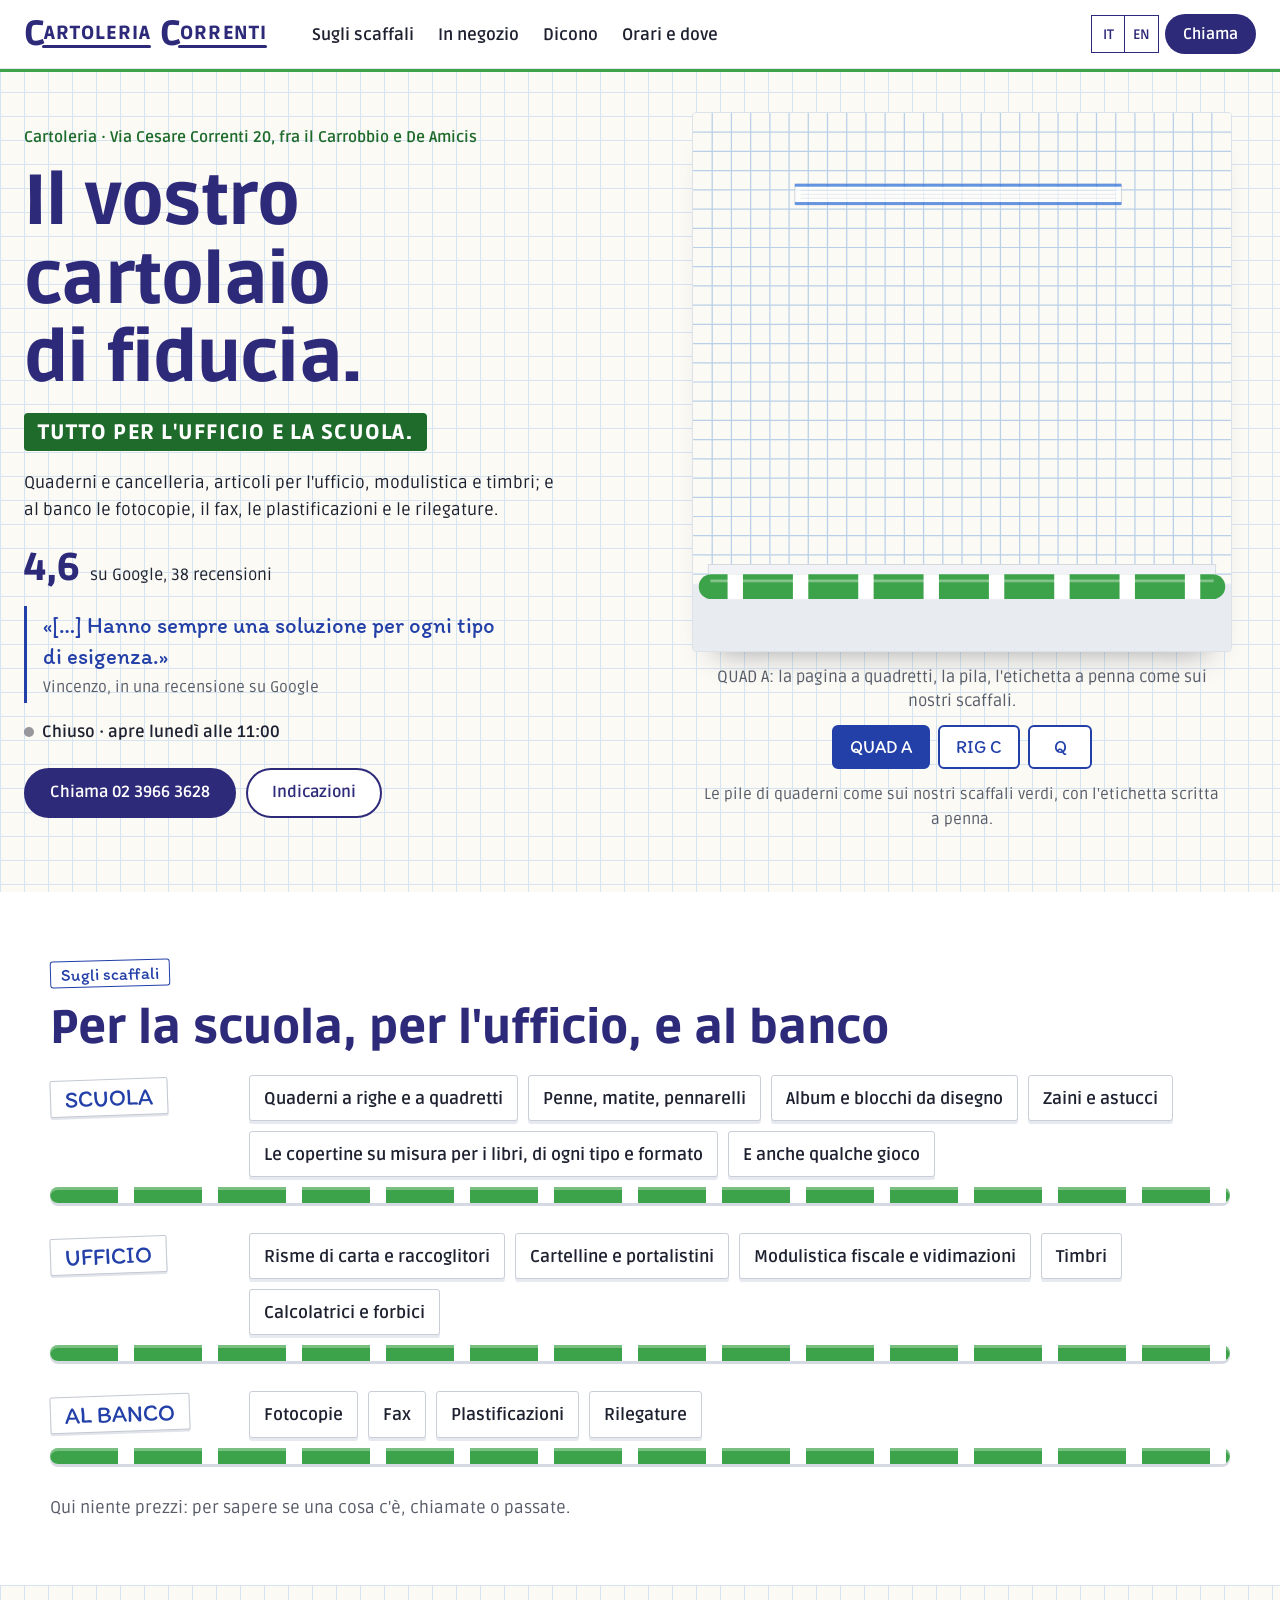
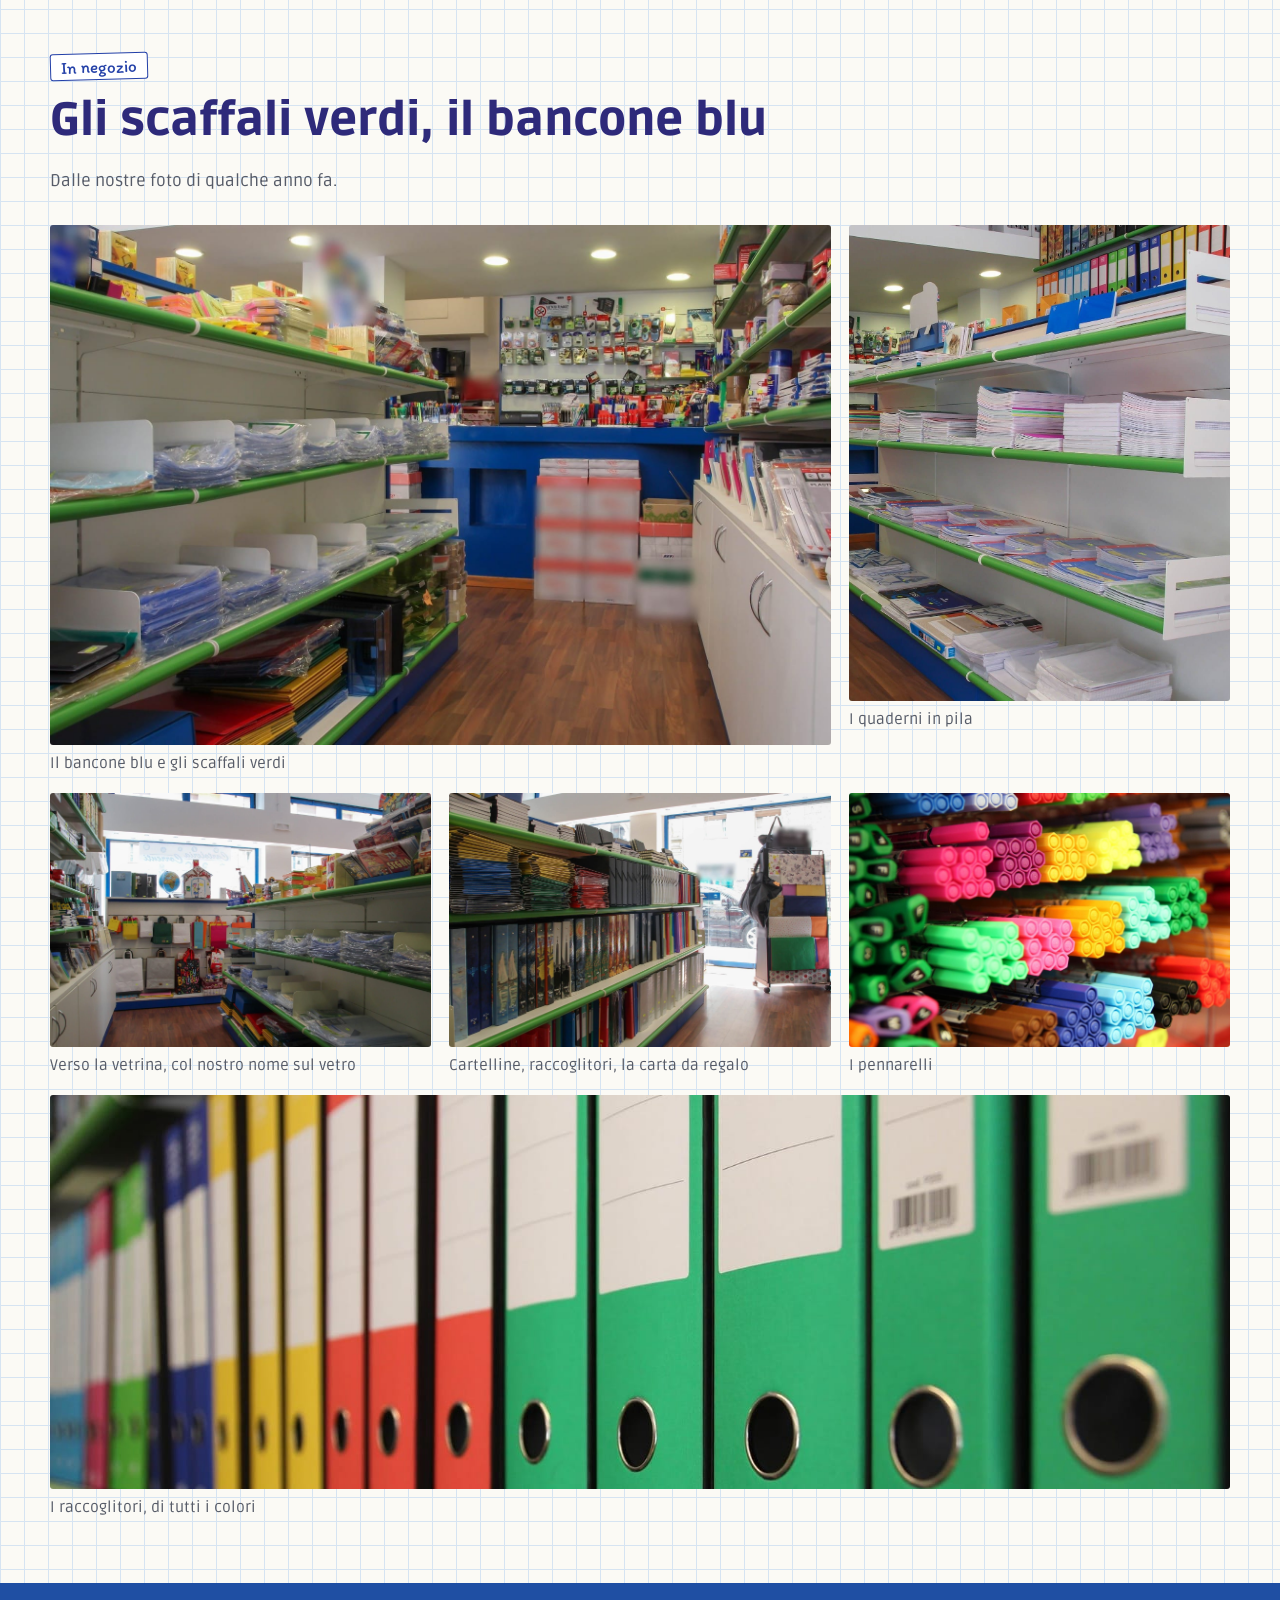
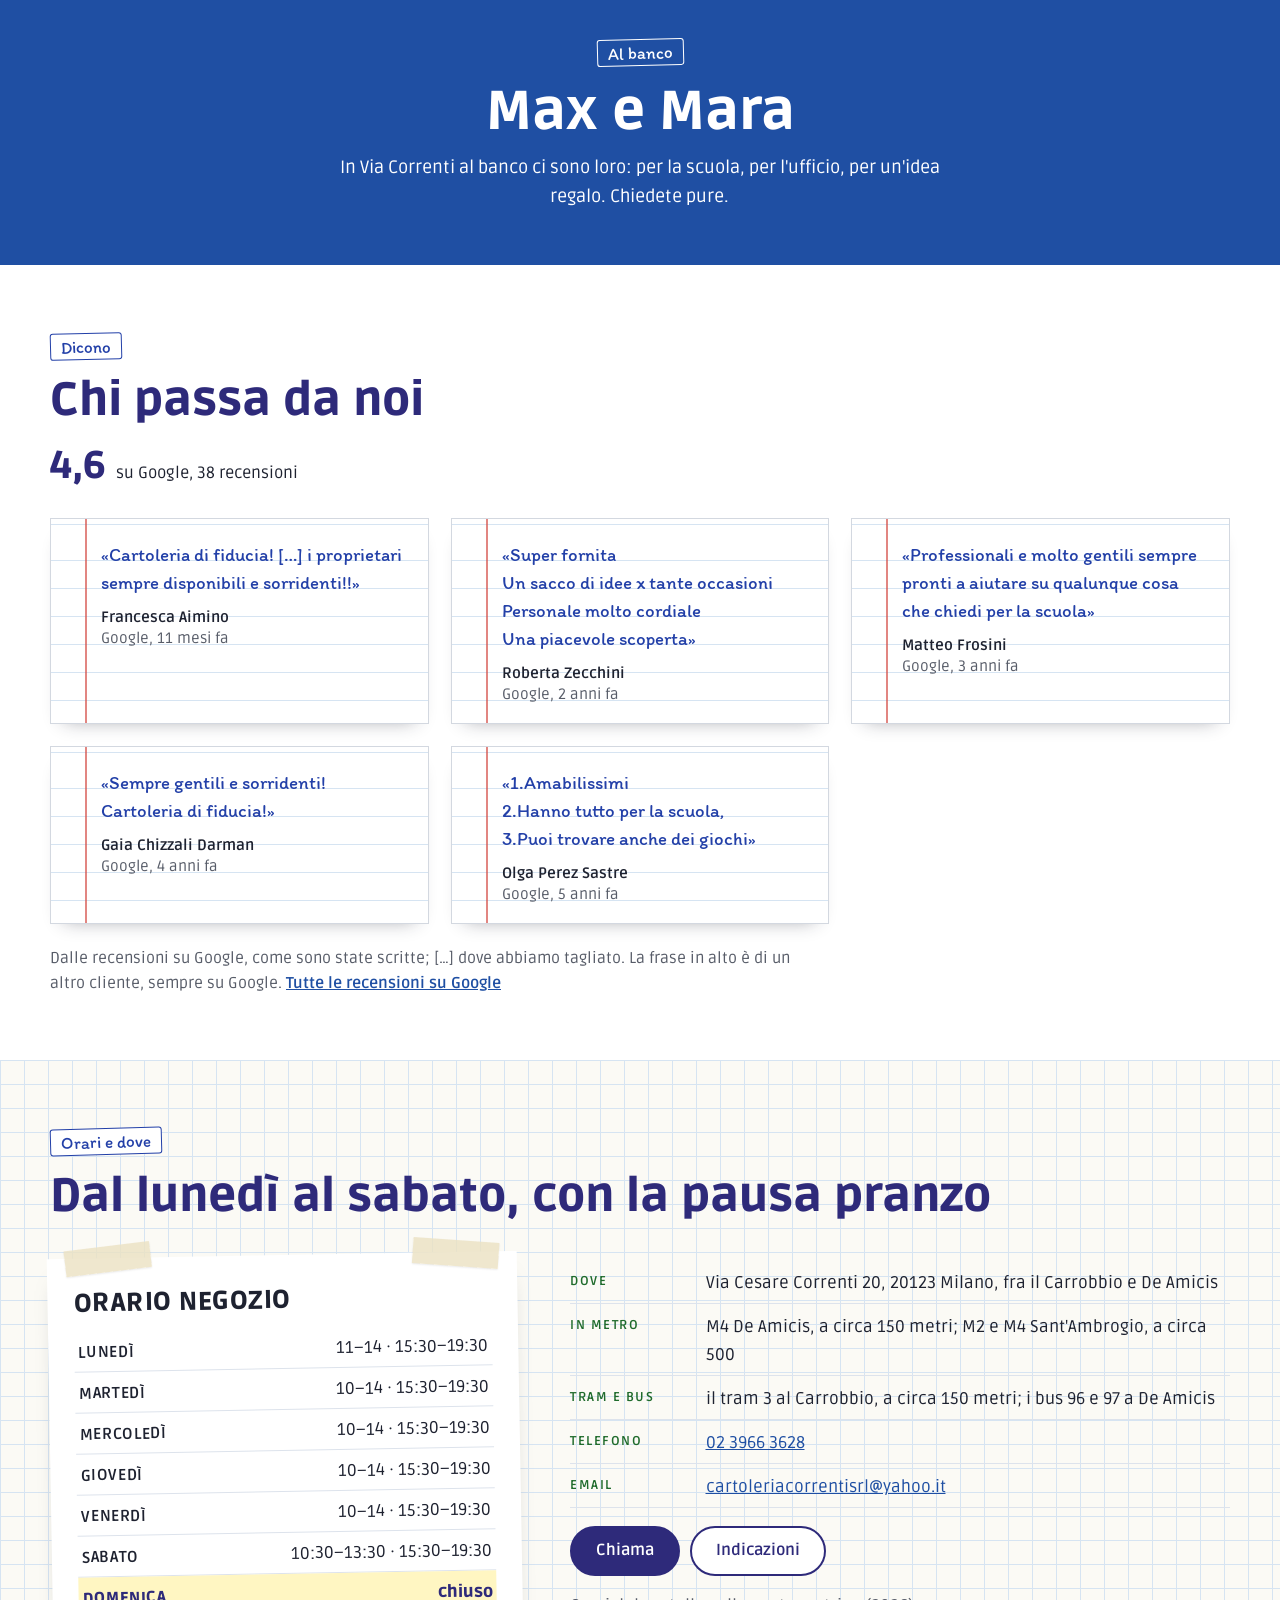
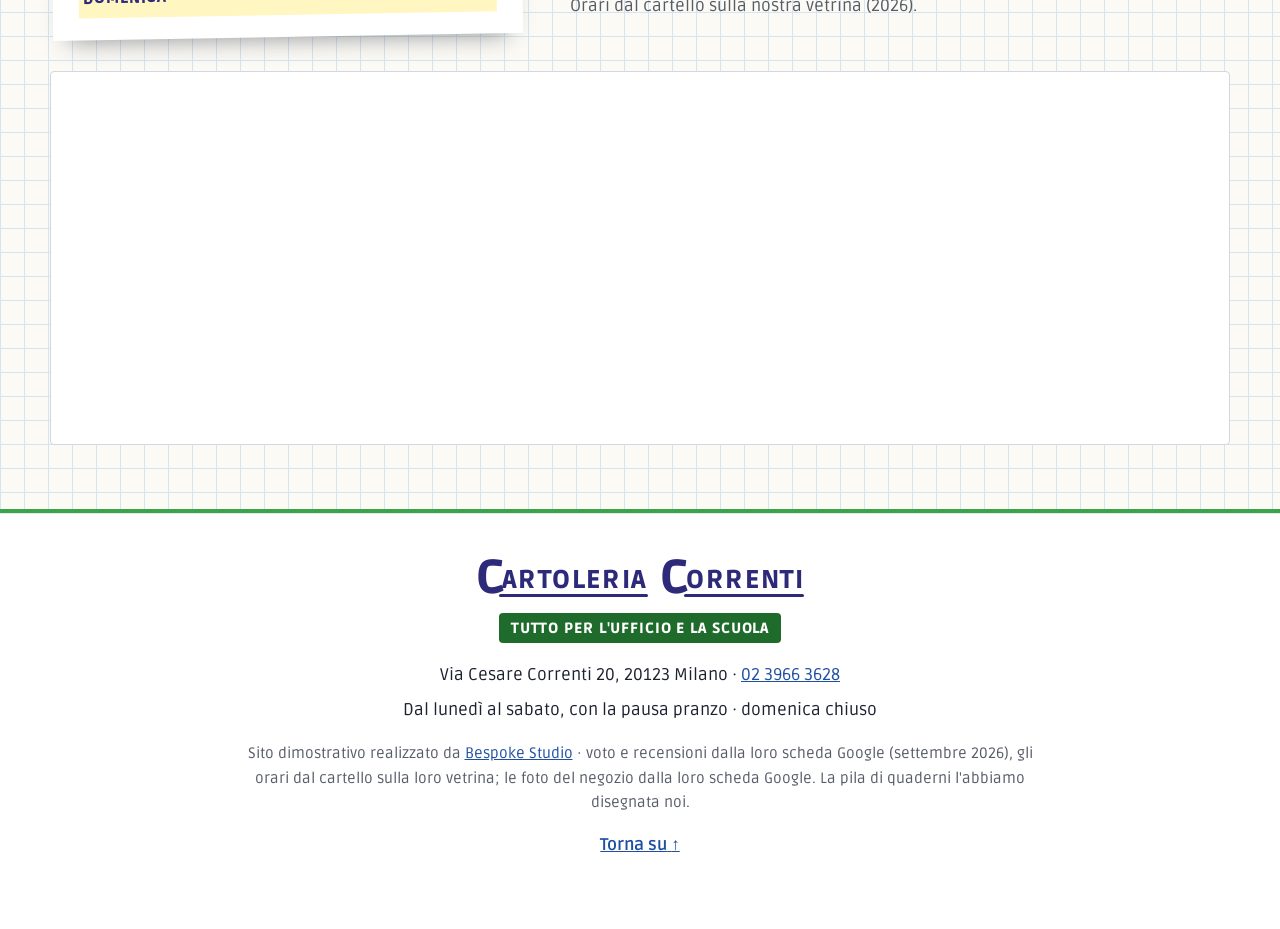
==== index.html @ ab081fc8 "Cartoleria Correnti, Via Cesare Correnti 20 — la pila dei quaderni «Il vostro cartolaio di fiducia»," ====
<!DOCTYPE html>
<html lang="it" class="no-js">
<head>
<meta charset="utf-8">
<meta name="viewport" content="width=device-width, initial-scale=1">
<script>(function(){var r=document.documentElement;r.classList.remove('no-js');
/* la firma: finché main.js non parte c'è la pagina bianca sullo scaffale; se il codice non arriva, dopo 2,5 s la pila fatta */
try{if(!matchMedia('(prefers-reduced-motion: reduce)').matches){r.classList.add('firma-attesa');window.__attesaPila=setTimeout(function(){r.classList.remove('firma-attesa')},2500)}}catch(e){}})()</script>
<title>Cartoleria Correnti — Tutto per l'ufficio e la scuola, Via Cesare Correnti 20, Milano</title>
<meta name="description" content="Cartoleria Correnti in Via Cesare Correnti 20 a Milano, fra il Carrobbio e De Amicis: quaderni, penne e pennarelli, zaini, articoli per ufficio, modulistica fiscale, timbri, fotocopie, fax, plastificazioni e rilegature. Google 4,6 su 38. Tel. 02 3966 3628.">
<link rel="canonical" href="https://rotenzark.github.io/cartoleria-correnti/">
<meta property="og:type" content="website">
<meta property="og:title" content="Cartoleria Correnti — Il vostro cartolaio di fiducia.">
<meta property="og:description" content="Tutto per l'ufficio e la scuola, in Via Cesare Correnti 20: quaderni, cancelleria, timbri, fotocopie, plastificazioni e rilegature.">
<meta property="og:image" content="https://rotenzark.github.io/cartoleria-correnti/img/og.jpg">
<meta property="og:url" content="https://rotenzark.github.io/cartoleria-correnti/">
<meta property="og:locale" content="it_IT">
<meta name="twitter:card" content="summary_large_image">
<meta name="theme-color" content="#FFFFFF">
<link rel="icon" href="img/favicon.svg" type="image/svg+xml">
<link rel="icon" href="img/favicon-32.png" sizes="32x32" type="image/png">
<link rel="apple-touch-icon" href="img/apple-touch-icon.png">
<link rel="preconnect" href="https://fonts.googleapis.com">
<link rel="preconnect" href="https://fonts.gstatic.com" crossorigin>
<link href="https://fonts.googleapis.com/css2?family=Itim&amp;family=Ruda:wght@400;700;900&amp;display=swap" rel="stylesheet">
<link rel="stylesheet" href="css/styles.css?v=1">
<script src="https://cdn.jsdelivr.net/npm/gsap@3.12.5/dist/gsap.min.js" defer></script>
<script src="https://cdn.jsdelivr.net/npm/gsap@3.12.5/dist/ScrollTrigger.min.js" defer></script>
<script src="js/main.js?v=1" defer></script>
<script type="application/ld+json">
{"@context":"https://schema.org","@type":"Store","name":"Cartoleria Correnti","description":"Tutto per l'ufficio e la scuola: quaderni, cancelleria, articoli per ufficio, modulistica fiscale, vidimazioni, timbri, fax, fotocopie, plastificazioni e rilegature.","url":"https://rotenzark.github.io/cartoleria-correnti/","image":"https://rotenzark.github.io/cartoleria-correnti/img/og.jpg","telephone":"+39 02 3966 3628","email":"cartoleriacorrentisrl@yahoo.it","address":{"@type":"PostalAddress","streetAddress":"Via Cesare Correnti 20","postalCode":"20123","addressLocality":"Milano","addressRegion":"MI","addressCountry":"IT"},"geo":{"@type":"GeoCoordinates","latitude":45.4595655,"longitude":9.1792233},"openingHoursSpecification":[{"@type":"OpeningHoursSpecification","dayOfWeek":["Monday"],"opens":"11:00","closes":"14:00"},{"@type":"OpeningHoursSpecification","dayOfWeek":["Tuesday","Wednesday","Thursday","Friday"],"opens":"10:00","closes":"14:00"},{"@type":"OpeningHoursSpecification","dayOfWeek":["Monday","Tuesday","Wednesday","Thursday","Friday","Saturday"],"opens":"15:30","closes":"19:30"},{"@type":"OpeningHoursSpecification","dayOfWeek":["Saturday"],"opens":"10:30","closes":"13:30"}],"aggregateRating":{"@type":"AggregateRating","ratingValue":"4.6","reviewCount":"38","bestRating":"5"}}
</script>
</head>
<body>

<a class="salta" href="#contenuto" data-i18n="m.salta">Vai al contenuto</a>

<header class="testata" id="testata">
  <div class="testata__dentro">
    <a class="marchio" href="#inizio" aria-label="Cartoleria Correnti: torna all'inizio" data-i18n-aria="m.top">
      <span class="insegna" aria-hidden="true"><span class="insegna__parola"><span class="insegna__c">C</span><span class="insegna__resto">artoleria</span></span><span class="insegna__parola"><span class="insegna__c">C</span><span class="insegna__resto">orrenti</span></span></span>
    </a>
    <nav id="mainNav" class="voci" aria-label="Le sezioni" data-i18n-aria="m.nav">
      <a href="#scaffali" data-i18n="n.scaffali">Sugli scaffali</a>
      <a href="#negozio" data-i18n="n.negozio">In negozio</a>
      <a href="#dicono" data-i18n="n.dicono">Dicono</a>
      <a href="#orari" data-i18n="n.orari">Orari e dove</a>
    </nav>
    <div class="testata__azioni">
      <div class="lingue" role="group" aria-label="Lingua" data-i18n-aria="m.lingua">
        <button type="button" data-lang="it" aria-pressed="true">IT</button>
        <button type="button" data-lang="en" aria-pressed="false">EN</button>
      </div>
      <a class="chiama" href="tel:+390239663628"><span data-i18n="t.chiama">Chiama</span></a>
      <button id="burger" class="burger" type="button" aria-expanded="false" aria-controls="menuMobile" aria-label="Apri il menu" data-i18n-aria="m.menu"><span></span><span></span><span></span></button>
    </div>
  </div>
</header>

<nav id="menuMobile" class="menu-mobile" hidden aria-label="Le sezioni" data-i18n-aria="m.nav">
  <a href="#scaffali" data-i18n="n.scaffali">Sugli scaffali</a>
  <a href="#negozio" data-i18n="n.negozio">In negozio</a>
  <a href="#dicono" data-i18n="n.dicono">Dicono</a>
  <a href="#orari" data-i18n="n.orari">Orari e dove</a>
  <a class="menu-mobile__tel" href="tel:+390239663628"><span data-i18n="t.chiama">Chiama</span> <span class="intero">02 3966 3628</span></a>
</nav>

<main id="contenuto">

  <!-- ══════ L'APERTURA: su carta a quadretti; la firma sullo scaffale ══════ -->
  <section id="inizio" class="apertura" aria-labelledby="titolo">
    <div class="apertura__testo">
      <p class="apertura__sopra" data-i18n="h.sopra">Cartoleria · Via Cesare Correnti 20, fra il Carrobbio e De Amicis</p>
      <h1 id="titolo" class="titolo" data-i18n="h.titolo">Il vostro cartolaio di fiducia.</h1>
      <p class="apertura__bandiera" data-i18n="h.bandiera">Tutto per l'ufficio e la scuola.</p>
      <p class="apertura__frase" data-i18n="h.testo">Quaderni e cancelleria, articoli per l'ufficio, modulistica e timbri; e al banco le fotocopie, il fax, le plastificazioni e le rilegature.</p>
      <p class="voto"><b class="voto__n">4,6</b> <span class="voto__su" data-i18n="h.google">su Google, 38 recensioni</span></p>
      <blockquote class="citazione">
        <p>«[…] Hanno sempre una soluzione per ogni tipo di esigenza.»</p>
        <footer data-i18n="h.chi">Vincenzo, in una recensione su Google</footer>
      </blockquote>
      <p class="stato" id="orarioStato">Dal lunedì al sabato, con la pausa pranzo</p>
      <div class="apertura__azioni">
        <a class="bottone bottone--pieno" href="tel:+390239663628"><span data-i18n="t.chiama">Chiama</span>&nbsp;<span class="intero">02 3966 3628</span></a>
        <a class="bottone bottone--vuoto" href="https://www.google.com/maps/dir/?api=1&amp;destination=Cartoleria+Correnti%2C+Via+Cesare+Correnti+20%2C+20123+Milano" target="_blank" rel="noopener" data-i18n="t.indicazioni">Indicazioni</a>
      </div>
    </div>
    <div class="apertura__firma">
      <figure class="pila-fig" id="pila-firma" data-modo="0" data-firma="fatta">
        <!--PILA--><svg class="pila__svg" id="pilaSvg" viewBox="0 0 560 560" role="img" aria-labelledby="pilaTitolo pilaDesc">
        <title id="pilaTitolo" data-i18n="p.titolo">La pila dei quaderni</title>
        <desc id="pilaDesc" data-i18n="p.desc">Come sui nostri scaffali: la pagina si riga linea per linea; i quaderni cadono uno sull'altro sullo scaffale verde a strisce bianche; la penna blu scrive l'etichetta sulla pila e mette la spunta. Tre etichette: QUAD A a quadretti, RIG C a righe col margine rosso, Q a quadretti grandi.</desc>
        <rect class="fondo" width="560" height="560"/>
        <g class="servito" transform="translate(0 0)">
          <g class="modo modo--quad" data-m="0"><g class="rigatura"><path class="riga" data-m="0" data-i="0" pathLength="1" d="M0 20 L560 20" stroke-dasharray="1 2" stroke-dashoffset="0"/><path class="riga" data-m="0" data-i="1" pathLength="1" d="M0 40 L560 40" stroke-dasharray="1 2" stroke-dashoffset="0"/><path class="riga" data-m="0" data-i="2" pathLength="1" d="M0 60 L560 60" stroke-dasharray="1 2" stroke-dashoffset="0"/><path class="riga" data-m="0" data-i="3" pathLength="1" d="M0 80 L560 80" stroke-dasharray="1 2" stroke-dashoffset="0"/><path class="riga" data-m="0" data-i="4" pathLength="1" d="M0 100 L560 100" stroke-dasharray="1 2" stroke-dashoffset="0"/><path class="riga" data-m="0" data-i="5" pathLength="1" d="M0 120 L560 120" stroke-dasharray="1 2" stroke-dashoffset="0"/><path class="riga" data-m="0" data-i="6" pathLength="1" d="M0 140 L560 140" stroke-dasharray="1 2" stroke-dashoffset="0"/><path class="riga" data-m="0" data-i="7" pathLength="1" d="M0 160 L560 160" stroke-dasharray="1 2" stroke-dashoffset="0"/><path class="riga" data-m="0" data-i="8" pathLength="1" d="M0 180 L560 180" stroke-dasharray="1 2" stroke-dashoffset="0"/><path class="riga" data-m="0" data-i="9" pathLength="1" d="M0 200 L560 200" stroke-dasharray="1 2" stroke-dashoffset="0"/><path class="riga" data-m="0" data-i="10" pathLength="1" d="M0 220 L560 220" stroke-dasharray="1 2" stroke-dashoffset="0"/><path class="riga" data-m="0" data-i="11" pathLength="1" d="M0 240 L560 240" stroke-dasharray="1 2" stroke-dashoffset="0"/><path class="riga" data-m="0" data-i="12" pathLength="1" d="M0 260 L560 260" stroke-dasharray="1 2" stroke-dashoffset="0"/><path class="riga" data-m="0" data-i="13" pathLength="1" d="M0 280 L560 280" stroke-dasharray="1 2" stroke-dashoffset="0"/><path class="riga" data-m="0" data-i="14" pathLength="1" d="M0 300 L560 300" stroke-dasharray="1 2" stroke-dashoffset="0"/><path class="riga" data-m="0" data-i="15" pathLength="1" d="M0 320 L560 320" stroke-dasharray="1 2" stroke-dashoffset="0"/><path class="riga" data-m="0" data-i="16" pathLength="1" d="M0 340 L560 340" stroke-dasharray="1 2" stroke-dashoffset="0"/><path class="riga" data-m="0" data-i="17" pathLength="1" d="M0 360 L560 360" stroke-dasharray="1 2" stroke-dashoffset="0"/><path class="riga" data-m="0" data-i="18" pathLength="1" d="M0 380 L560 380" stroke-dasharray="1 2" stroke-dashoffset="0"/><path class="riga" data-m="0" data-i="19" pathLength="1" d="M0 400 L560 400" stroke-dasharray="1 2" stroke-dashoffset="0"/><path class="riga" data-m="0" data-i="20" pathLength="1" d="M0 420 L560 420" stroke-dasharray="1 2" stroke-dashoffset="0"/><path class="riga" data-m="0" data-i="21" pathLength="1" d="M0 440 L560 440" stroke-dasharray="1 2" stroke-dashoffset="0"/><path class="riga" data-m="0" data-i="22" pathLength="1" d="M0 460 L560 460" stroke-dasharray="1 2" stroke-dashoffset="0"/><path class="riga" data-m="0" data-i="23" pathLength="1" d="M0 480 L560 480" stroke-dasharray="1 2" stroke-dashoffset="0"/><path class="riga" data-m="0" data-i="24" pathLength="1" d="M0 500 L560 500" stroke-dasharray="1 2" stroke-dashoffset="0"/><path class="riga" data-m="0" data-i="25" pathLength="1" d="M0 520 L560 520" stroke-dasharray="1 2" stroke-dashoffset="0"/><path class="riga" data-m="0" data-i="26" pathLength="1" d="M0 540 L560 540" stroke-dasharray="1 2" stroke-dashoffset="0"/><path class="riga" data-m="0" data-i="27" pathLength="1" d="M20 0 L20 560" stroke-dasharray="1 2" stroke-dashoffset="0"/><path class="riga" data-m="0" data-i="28" pathLength="1" d="M40 0 L40 560" stroke-dasharray="1 2" stroke-dashoffset="0"/><path class="riga" data-m="0" data-i="29" pathLength="1" d="M60 0 L60 560" stroke-dasharray="1 2" stroke-dashoffset="0"/><path class="riga" data-m="0" data-i="30" pathLength="1" d="M80 0 L80 560" stroke-dasharray="1 2" stroke-dashoffset="0"/><path class="riga" data-m="0" data-i="31" pathLength="1" d="M100 0 L100 560" stroke-dasharray="1 2" stroke-dashoffset="0"/><path class="riga" data-m="0" data-i="32" pathLength="1" d="M120 0 L120 560" stroke-dasharray="1 2" stroke-dashoffset="0"/><path class="riga" data-m="0" data-i="33" pathLength="1" d="M140 0 L140 560" stroke-dasharray="1 2" stroke-dashoffset="0"/><path class="riga" data-m="0" data-i="34" pathLength="1" d="M160 0 L160 560" stroke-dasharray="1 2" stroke-dashoffset="0"/><path class="riga" data-m="0" data-i="35" pathLength="1" d="M180 0 L180 560" stroke-dasharray="1 2" stroke-dashoffset="0"/><path class="riga" data-m="0" data-i="36" pathLength="1" d="M200 0 L200 560" stroke-dasharray="1 2" stroke-dashoffset="0"/><path class="riga" data-m="0" data-i="37" pathLength="1" d="M220 0 L220 560" stroke-dasharray="1 2" stroke-dashoffset="0"/><path class="riga" data-m="0" data-i="38" pathLength="1" d="M240 0 L240 560" stroke-dasharray="1 2" stroke-dashoffset="0"/><path class="riga" data-m="0" data-i="39" pathLength="1" d="M260 0 L260 560" stroke-dasharray="1 2" stroke-dashoffset="0"/><path class="riga" data-m="0" data-i="40" pathLength="1" d="M280 0 L280 560" stroke-dasharray="1 2" stroke-dashoffset="0"/><path class="riga" data-m="0" data-i="41" pathLength="1" d="M300 0 L300 560" stroke-dasharray="1 2" stroke-dashoffset="0"/><path class="riga" data-m="0" data-i="42" pathLength="1" d="M320 0 L320 560" stroke-dasharray="1 2" stroke-dashoffset="0"/><path class="riga" data-m="0" data-i="43" pathLength="1" d="M340 0 L340 560" stroke-dasharray="1 2" stroke-dashoffset="0"/><path class="riga" data-m="0" data-i="44" pathLength="1" d="M360 0 L360 560" stroke-dasharray="1 2" stroke-dashoffset="0"/><path class="riga" data-m="0" data-i="45" pathLength="1" d="M380 0 L380 560" stroke-dasharray="1 2" stroke-dashoffset="0"/><path class="riga" data-m="0" data-i="46" pathLength="1" d="M400 0 L400 560" stroke-dasharray="1 2" stroke-dashoffset="0"/><path class="riga" data-m="0" data-i="47" pathLength="1" d="M420 0 L420 560" stroke-dasharray="1 2" stroke-dashoffset="0"/><path class="riga" data-m="0" data-i="48" pathLength="1" d="M440 0 L440 560" stroke-dasharray="1 2" stroke-dashoffset="0"/><path class="riga" data-m="0" data-i="49" pathLength="1" d="M460 0 L460 560" stroke-dasharray="1 2" stroke-dashoffset="0"/><path class="riga" data-m="0" data-i="50" pathLength="1" d="M480 0 L480 560" stroke-dasharray="1 2" stroke-dashoffset="0"/><path class="riga" data-m="0" data-i="51" pathLength="1" d="M500 0 L500 560" stroke-dasharray="1 2" stroke-dashoffset="0"/><path class="riga" data-m="0" data-i="52" pathLength="1" d="M520 0 L520 560" stroke-dasharray="1 2" stroke-dashoffset="0"/><path class="riga" data-m="0" data-i="53" pathLength="1" d="M540 0 L540 560" stroke-dasharray="1 2" stroke-dashoffset="0"/></g></g>
          <g class="modo modo--rig" data-m="1"><g class="rigatura"><path class="riga" data-m="1" data-i="0" pathLength="1" d="M0 42 L560 42" stroke-dasharray="1 2" stroke-dashoffset="0"/><path class="riga" data-m="1" data-i="1" pathLength="1" d="M0 70 L560 70" stroke-dasharray="1 2" stroke-dashoffset="0"/><path class="riga" data-m="1" data-i="2" pathLength="1" d="M0 98 L560 98" stroke-dasharray="1 2" stroke-dashoffset="0"/><path class="riga" data-m="1" data-i="3" pathLength="1" d="M0 126 L560 126" stroke-dasharray="1 2" stroke-dashoffset="0"/><path class="riga" data-m="1" data-i="4" pathLength="1" d="M0 154 L560 154" stroke-dasharray="1 2" stroke-dashoffset="0"/><path class="riga" data-m="1" data-i="5" pathLength="1" d="M0 182 L560 182" stroke-dasharray="1 2" stroke-dashoffset="0"/><path class="riga" data-m="1" data-i="6" pathLength="1" d="M0 210 L560 210" stroke-dasharray="1 2" stroke-dashoffset="0"/><path class="riga" data-m="1" data-i="7" pathLength="1" d="M0 238 L560 238" stroke-dasharray="1 2" stroke-dashoffset="0"/><path class="riga" data-m="1" data-i="8" pathLength="1" d="M0 266 L560 266" stroke-dasharray="1 2" stroke-dashoffset="0"/><path class="riga" data-m="1" data-i="9" pathLength="1" d="M0 294 L560 294" stroke-dasharray="1 2" stroke-dashoffset="0"/><path class="riga" data-m="1" data-i="10" pathLength="1" d="M0 322 L560 322" stroke-dasharray="1 2" stroke-dashoffset="0"/><path class="riga" data-m="1" data-i="11" pathLength="1" d="M0 350 L560 350" stroke-dasharray="1 2" stroke-dashoffset="0"/><path class="riga" data-m="1" data-i="12" pathLength="1" d="M0 378 L560 378" stroke-dasharray="1 2" stroke-dashoffset="0"/><path class="riga" data-m="1" data-i="13" pathLength="1" d="M0 406 L560 406" stroke-dasharray="1 2" stroke-dashoffset="0"/><path class="riga" data-m="1" data-i="14" pathLength="1" d="M0 434 L560 434" stroke-dasharray="1 2" stroke-dashoffset="0"/><path class="riga" data-m="1" data-i="15" pathLength="1" d="M0 462 L560 462" stroke-dasharray="1 2" stroke-dashoffset="0"/><path class="riga" data-m="1" data-i="16" pathLength="1" d="M0 490 L560 490" stroke-dasharray="1 2" stroke-dashoffset="0"/><path class="riga" data-m="1" data-i="17" pathLength="1" d="M0 518 L560 518" stroke-dasharray="1 2" stroke-dashoffset="0"/><path class="riga riga--margine" data-m="1" data-i="18" pathLength="1" d="M84 0 L84 560" stroke-dasharray="1 2" stroke-dashoffset="0"/></g></g>
          <g class="modo modo--q" data-m="2"><g class="rigatura"><path class="riga" data-m="2" data-i="0" pathLength="1" d="M0 40 L560 40" stroke-dasharray="1 2" stroke-dashoffset="0"/><path class="riga" data-m="2" data-i="1" pathLength="1" d="M0 80 L560 80" stroke-dasharray="1 2" stroke-dashoffset="0"/><path class="riga" data-m="2" data-i="2" pathLength="1" d="M0 120 L560 120" stroke-dasharray="1 2" stroke-dashoffset="0"/><path class="riga" data-m="2" data-i="3" pathLength="1" d="M0 160 L560 160" stroke-dasharray="1 2" stroke-dashoffset="0"/><path class="riga" data-m="2" data-i="4" pathLength="1" d="M0 200 L560 200" stroke-dasharray="1 2" stroke-dashoffset="0"/><path class="riga" data-m="2" data-i="5" pathLength="1" d="M0 240 L560 240" stroke-dasharray="1 2" stroke-dashoffset="0"/><path class="riga" data-m="2" data-i="6" pathLength="1" d="M0 280 L560 280" stroke-dasharray="1 2" stroke-dashoffset="0"/><path class="riga" data-m="2" data-i="7" pathLength="1" d="M0 320 L560 320" stroke-dasharray="1 2" stroke-dashoffset="0"/><path class="riga" data-m="2" data-i="8" pathLength="1" d="M0 360 L560 360" stroke-dasharray="1 2" stroke-dashoffset="0"/><path class="riga" data-m="2" data-i="9" pathLength="1" d="M0 400 L560 400" stroke-dasharray="1 2" stroke-dashoffset="0"/><path class="riga" data-m="2" data-i="10" pathLength="1" d="M0 440 L560 440" stroke-dasharray="1 2" stroke-dashoffset="0"/><path class="riga" data-m="2" data-i="11" pathLength="1" d="M0 480 L560 480" stroke-dasharray="1 2" stroke-dashoffset="0"/><path class="riga" data-m="2" data-i="12" pathLength="1" d="M0 520 L560 520" stroke-dasharray="1 2" stroke-dashoffset="0"/><path class="riga" data-m="2" data-i="13" pathLength="1" d="M40 0 L40 560" stroke-dasharray="1 2" stroke-dashoffset="0"/><path class="riga" data-m="2" data-i="14" pathLength="1" d="M80 0 L80 560" stroke-dasharray="1 2" stroke-dashoffset="0"/><path class="riga" data-m="2" data-i="15" pathLength="1" d="M120 0 L120 560" stroke-dasharray="1 2" stroke-dashoffset="0"/><path class="riga" data-m="2" data-i="16" pathLength="1" d="M160 0 L160 560" stroke-dasharray="1 2" stroke-dashoffset="0"/><path class="riga" data-m="2" data-i="17" pathLength="1" d="M200 0 L200 560" stroke-dasharray="1 2" stroke-dashoffset="0"/><path class="riga" data-m="2" data-i="18" pathLength="1" d="M240 0 L240 560" stroke-dasharray="1 2" stroke-dashoffset="0"/><path class="riga" data-m="2" data-i="19" pathLength="1" d="M280 0 L280 560" stroke-dasharray="1 2" stroke-dashoffset="0"/><path class="riga" data-m="2" data-i="20" pathLength="1" d="M320 0 L320 560" stroke-dasharray="1 2" stroke-dashoffset="0"/><path class="riga" data-m="2" data-i="21" pathLength="1" d="M360 0 L360 560" stroke-dasharray="1 2" stroke-dashoffset="0"/><path class="riga" data-m="2" data-i="22" pathLength="1" d="M400 0 L400 560" stroke-dasharray="1 2" stroke-dashoffset="0"/><path class="riga" data-m="2" data-i="23" pathLength="1" d="M440 0 L440 560" stroke-dasharray="1 2" stroke-dashoffset="0"/><path class="riga" data-m="2" data-i="24" pathLength="1" d="M480 0 L480 560" stroke-dasharray="1 2" stroke-dashoffset="0"/><path class="riga" data-m="2" data-i="25" pathLength="1" d="M520 0 L520 560" stroke-dasharray="1 2" stroke-dashoffset="0"/></g></g>
          <g class="pila"><g class="quaderno" data-j="0" transform="translate(0 0)" opacity="1"><g transform="rotate(0 276 459)"><rect class="q-pagine" x="106" y="448" width="340" height="22" rx="1.5"/><path class="q-fogli" d="M112 455 H440 M112 459 H440 M112 463 H440"/><rect class="q-copertina" x="106" y="448" width="340" height="3" fill="#2E6FD8"/><rect class="q-copertina" x="106" y="467" width="340" height="3" fill="#2E6FD8"/></g></g><g class="quaderno" data-j="1" transform="translate(0 0)" opacity="1"><g transform="rotate(-0.6 283 437)"><rect class="q-pagine" x="113" y="426" width="340" height="22" rx="1.5"/><path class="q-fogli" d="M119 433 H447 M119 437 H447 M119 441 H447"/><rect class="q-copertina" x="113" y="426" width="340" height="3" fill="#E04E4E"/><rect class="q-copertina" x="113" y="445" width="340" height="3" fill="#E04E4E"/></g></g><g class="quaderno" data-j="2" transform="translate(0 0)" opacity="1"><g transform="rotate(0.5 274 415)"><rect class="q-pagine" x="104" y="404" width="340" height="22" rx="1.5"/><path class="q-fogli" d="M110 411 H438 M110 415 H438 M110 419 H438"/><rect class="q-copertina" x="104" y="404" width="340" height="3" fill="#F2B632"/><rect class="q-copertina" x="104" y="423" width="340" height="3" fill="#F2B632"/></g></g><g class="quaderno" data-j="3" transform="translate(0 0)" opacity="1"><g transform="rotate(-0.4 285 393)"><rect class="q-pagine" x="115" y="382" width="340" height="22" rx="1.5"/><path class="q-fogli" d="M121 389 H449 M121 393 H449 M121 397 H449"/><rect class="q-copertina" x="115" y="382" width="340" height="3" fill="#3DA34A"/><rect class="q-copertina" x="115" y="401" width="340" height="3" fill="#3DA34A"/></g></g><g class="quaderno" data-j="4" transform="translate(0 0)" opacity="1"><g transform="rotate(0.7 278 371)"><rect class="q-pagine" x="108" y="360" width="340" height="22" rx="1.5"/><path class="q-fogli" d="M114 367 H442 M114 371 H442 M114 375 H442"/><rect class="q-copertina" x="108" y="360" width="340" height="3" fill="#8B5CC9"/><rect class="q-copertina" x="108" y="379" width="340" height="3" fill="#8B5CC9"/></g></g><g class="quaderno" data-j="5" transform="translate(0 0)" opacity="1"><g transform="rotate(-0.3 286 349)"><rect class="q-pagine" x="116" y="338" width="340" height="22" rx="1.5"/><path class="q-fogli" d="M122 345 H450 M122 349 H450 M122 353 H450"/><rect class="q-copertina" x="116" y="338" width="340" height="3" fill="#F07FB0"/><rect class="q-copertina" x="116" y="357" width="340" height="3" fill="#F07FB0"/></g></g><g class="quaderno" data-j="6" transform="translate(0 0)" opacity="1"><g transform="rotate(0.4 275 327)"><rect class="q-pagine" x="105" y="316" width="340" height="22" rx="1.5"/><path class="q-fogli" d="M111 323 H439 M111 327 H439 M111 331 H439"/><rect class="q-copertina" x="105" y="316" width="340" height="3" fill="#1F2F6E"/><rect class="q-copertina" x="105" y="335" width="340" height="3" fill="#1F2F6E"/></g></g><g class="quaderno" data-j="7" transform="translate(0 0)" opacity="1"><g transform="rotate(-0.7 282 305)"><rect class="q-pagine" x="112" y="294" width="340" height="22" rx="1.5"/><path class="q-fogli" d="M118 301 H446 M118 305 H446 M118 309 H446"/><rect class="q-copertina" x="112" y="294" width="340" height="3" fill="#2BB3C0"/><rect class="q-copertina" x="112" y="313" width="340" height="3" fill="#2BB3C0"/></g></g><g class="quaderno" data-j="8" transform="translate(0 0)" opacity="1"><g transform="rotate(0.3 277 283)"><rect class="q-pagine" x="107" y="272" width="340" height="22" rx="1.5"/><path class="q-fogli" d="M113 279 H441 M113 283 H441 M113 287 H441"/><rect class="q-copertina" x="107" y="272" width="340" height="3" fill="#E04E4E"/><rect class="q-copertina" x="107" y="291" width="340" height="3" fill="#E04E4E"/></g></g><g class="quaderno" data-j="9" transform="translate(0 0)" opacity="1"><g transform="rotate(-0.5 284 261)"><rect class="q-pagine" x="114" y="250" width="340" height="22" rx="1.5"/><path class="q-fogli" d="M120 257 H448 M120 261 H448 M120 265 H448"/><rect class="q-copertina" x="114" y="250" width="340" height="3" fill="#F2B632"/><rect class="q-copertina" x="114" y="269" width="340" height="3" fill="#F2B632"/></g></g><g class="quaderno" data-j="10" transform="translate(0 0)" opacity="1"><g transform="rotate(0.6 279 239)"><rect class="q-pagine" x="109" y="228" width="340" height="22" rx="1.5"/><path class="q-fogli" d="M115 235 H443 M115 239 H443 M115 243 H443"/><rect class="q-copertina" x="109" y="228" width="340" height="3" fill="#2E6FD8"/><rect class="q-copertina" x="109" y="247" width="340" height="3" fill="#2E6FD8"/></g></g><g class="quaderno" data-j="11" transform="translate(0 0)" opacity="1"><g transform="rotate(-0.2 283 217)"><rect class="q-pagine" x="113" y="206" width="340" height="22" rx="1.5"/><path class="q-fogli" d="M119 213 H447 M119 217 H447 M119 221 H447"/><rect class="q-copertina" x="113" y="206" width="340" height="3" fill="#3DA34A"/><rect class="q-copertina" x="113" y="225" width="340" height="3" fill="#3DA34A"/></g></g></g>
          <g class="modo modo--quad" data-m="0"><g class="pila__scritta" transform="translate(119.5 296) rotate(-3) scale(1.5)"><path class="tratto" data-m="0" data-i="0" pathLength="1" d="M1 4 L27 2 L28 30 L2 32 Z" stroke-dasharray="1 2" stroke-dashoffset="0"/><path class="tratto" data-m="0" data-i="1" pathLength="1" d="M14 2 C4 2 0 12 1 20 C2 30 8 35 15 34 C23 33 27 25 26 16 C25 7 21 2 14 2" transform="translate(40 0)" stroke-dasharray="1 2" stroke-dashoffset="0"/><path class="tratto" data-m="0" data-i="2" pathLength="1" d="M16 25 L28 38" transform="translate(40 0)" stroke-dasharray="1 2" stroke-dashoffset="0"/><path class="tratto" data-m="0" data-i="3" pathLength="1" d="M2 2 L2 24 C2 32 7 35 13 35 C20 35 24 31 24 24 L24 2" transform="translate(72 0)" stroke-dasharray="1 2" stroke-dashoffset="0"/><path class="tratto" data-m="0" data-i="4" pathLength="1" d="M1 35 L12 2 L24 35" transform="translate(104 0)" stroke-dasharray="1 2" stroke-dashoffset="0"/><path class="tratto" data-m="0" data-i="5" pathLength="1" d="M6 23 L19 23" transform="translate(104 0)" stroke-dasharray="1 2" stroke-dashoffset="0"/><path class="tratto" data-m="0" data-i="6" pathLength="1" d="M3 2 L3 35" transform="translate(136 0)" stroke-dasharray="1 2" stroke-dashoffset="0"/><path class="tratto" data-m="0" data-i="7" pathLength="1" d="M3 2 C27 2 28 34 3 35" transform="translate(136 0)" stroke-dasharray="1 2" stroke-dashoffset="0"/><path class="tratto" data-m="0" data-i="8" pathLength="1" d="M1 35 L12 2 L24 35" transform="translate(186 0)" stroke-dasharray="1 2" stroke-dashoffset="0"/><path class="tratto" data-m="0" data-i="9" pathLength="1" d="M6 23 L19 23" transform="translate(186 0)" stroke-dasharray="1 2" stroke-dashoffset="0"/><path class="spunta" data-m="0" pathLength="1" d="M5 15 L12 25 L32 -4" stroke-dasharray="1 2" stroke-dashoffset="0"/></g></g>
          <g class="modo modo--rig" data-m="1"><g class="pila__scritta" transform="translate(178 296) rotate(-3) scale(1.5)"><path class="tratto" data-m="1" data-i="0" pathLength="1" d="M3 35 L3 2 C21 1 22 17 4 18" stroke-dasharray="1 2" stroke-dashoffset="0"/><path class="tratto" data-m="1" data-i="1" pathLength="1" d="M10 18 L23 35" stroke-dasharray="1 2" stroke-dashoffset="0"/><path class="tratto" data-m="1" data-i="2" pathLength="1" d="M12 2 L12 35" transform="translate(32 0)" stroke-dasharray="1 2" stroke-dashoffset="0"/><path class="tratto" data-m="1" data-i="3" pathLength="1" d="M24 6 C20 1 9 0 4 8 C-1 17 2 33 13 35 C21 36 25 30 25 22 L15 22" transform="translate(58 0)" stroke-dasharray="1 2" stroke-dashoffset="0"/><path class="tratto" data-m="1" data-i="4" pathLength="1" d="M24 6 C20 1 9 0 4 8 C-1 17 2 33 13 35 C19 36 23 33 25 29" transform="translate(108 0)" stroke-dasharray="1 2" stroke-dashoffset="0"/><path class="spunta" data-m="1" pathLength="1" d="M-4 48 C40 52 81.6 45 142 48" stroke-dasharray="1 2" stroke-dashoffset="0"/></g></g>
          <g class="modo modo--q" data-m="2"><g class="pila__scritta" transform="translate(229 296) rotate(-3) scale(1.5)"><path class="tratto" data-m="2" data-i="0" pathLength="1" d="M1 4 L27 2 L28 30 L2 32 Z" stroke-dasharray="1 2" stroke-dashoffset="0"/><path class="tratto" data-m="2" data-i="1" pathLength="1" d="M14 2 C4 2 0 12 1 20 C2 30 8 35 15 34 C23 33 27 25 26 16 C25 7 21 2 14 2" transform="translate(40 0)" stroke-dasharray="1 2" stroke-dashoffset="0"/><path class="tratto" data-m="2" data-i="2" pathLength="1" d="M16 25 L28 38" transform="translate(40 0)" stroke-dasharray="1 2" stroke-dashoffset="0"/><path class="spunta" data-m="2" pathLength="1" d="M5 15 L12 25 L32 -4" stroke-dasharray="1 2" stroke-dashoffset="0"/></g></g>
        </g>
        <rect class="sotto" x="0" y="490" width="560" height="70"/><rect class="mensola" x="16" y="470" width="528" height="16"/><rect class="tubo" x="6" y="480" width="548" height="26" rx="13"/><rect class="tubo__fascia" x="36" y="480" width="16" height="26"/><rect class="tubo__fascia" x="104" y="480" width="16" height="26"/><rect class="tubo__fascia" x="172" y="480" width="16" height="26"/><rect class="tubo__fascia" x="240" y="480" width="16" height="26"/><rect class="tubo__fascia" x="308" y="480" width="16" height="26"/><rect class="tubo__fascia" x="376" y="480" width="16" height="26"/><rect class="tubo__fascia" x="444" y="480" width="16" height="26"/><rect class="tubo__fascia" x="512" y="480" width="16" height="26"/><path class="tubo__luce" d="M18 487 L542 487"/>
      </svg><!--/PILA-->
        <figcaption class="pila__didascalia">
          <span class="pila__d" data-m="0" data-i18n="p.d0">QUAD A: la pagina a quadretti, la pila, l'etichetta a penna come sui nostri scaffali.</span>
          <span class="pila__d" data-m="1" data-i18n="p.d1">RIG C: la pagina a righe, col margine rosso.</span>
          <span class="pila__d" data-m="2" data-i18n="p.d2">Q: i quadretti grandi.</span>
        </figcaption>
        <div class="pila__modi" role="group" aria-label="Quale pila" data-i18n-aria="p.modi">
          <button type="button" data-modo="0" aria-pressed="true">QUAD A</button>
          <button type="button" data-modo="1" aria-pressed="false">RIG C</button>
          <button type="button" data-modo="2" aria-pressed="false">Q</button>
        </div>
        <p class="visually-hidden" id="pilaLeggi" aria-live="polite"></p>
      </figure>
      <p class="apertura__nota" data-i18n="p.nota">Le pile di quaderni come sui nostri scaffali verdi, con l'etichetta scritta a penna.</p>
    </div>
  </section>

  <!-- ══════ SUGLI SCAFFALI: tre ripiani coi cartellini a penna ══════ -->
  <section id="scaffali" class="capitolo capitolo--bianco" aria-labelledby="scaffaliT">
    <p class="etichetta" data-i18n="s.etichetta">Sugli scaffali</p>
    <h2 id="scaffaliT" class="capitolo__titolo" data-i18n="s.titolo">Per la scuola, per l'ufficio, e al banco</h2>
    <div class="ripiano reveal">
      <p class="ripiano__cartellino" data-i18n="s.r1">Scuola</p>
      <ul class="ripiano__cose">
        <li data-i18n="s.r1a">Quaderni a righe e a quadretti</li>
        <li data-i18n="s.r1b">Penne, matite, pennarelli</li>
        <li data-i18n="s.r1c">Album e blocchi da disegno</li>
        <li data-i18n="s.r1d">Zaini e astucci</li>
        <li data-i18n="s.r1e">Le copertine su misura per i libri, di ogni tipo e formato</li>
        <li data-i18n="s.r1f">E anche qualche gioco</li>
      </ul>
    </div>
    <div class="ripiano reveal">
      <p class="ripiano__cartellino" data-i18n="s.r2">Ufficio</p>
      <ul class="ripiano__cose">
        <li data-i18n="s.r2a">Risme di carta e raccoglitori</li>
        <li data-i18n="s.r2b">Cartelline e portalistini</li>
        <li data-i18n="s.r2c">Modulistica fiscale e vidimazioni</li>
        <li data-i18n="s.r2d">Timbri</li>
        <li data-i18n="s.r2e">Calcolatrici e forbici</li>
      </ul>
    </div>
    <div class="ripiano reveal">
      <p class="ripiano__cartellino" data-i18n="s.r3">Al banco</p>
      <ul class="ripiano__cose">
        <li data-i18n="s.r3a">Fotocopie</li>
        <li data-i18n="s.r3b">Fax</li>
        <li data-i18n="s.r3c">Plastificazioni</li>
        <li data-i18n="s.r3d">Rilegature</li>
      </ul>
    </div>
    <p class="scaffali__nota" data-i18n="s.nota">Qui niente prezzi: per sapere se una cosa c'è, chiamate o passate.</p>
  </section>

  <!-- ══════ IN NEGOZIO ══════ -->
  <section id="negozio" class="capitolo capitolo--carta" aria-labelledby="negozioT">
    <p class="etichetta" data-i18n="g.etichetta">In negozio</p>
    <h2 id="negozioT" class="capitolo__titolo" data-i18n="g.titolo">Gli scaffali verdi, il bancone blu</h2>
    <p class="capitolo__sotto" data-i18n="g.sotto">Dalle nostre foto di qualche anno fa.</p>
    <div class="foto-negozio">
      <figure class="foto-negozio__grande reveal"><button type="button" class="foto" data-full="img/interno.jpg" aria-label="Ingrandisci la foto" data-i18n-aria="m.ingrandisci"><img src="img/interno.jpg" width="1600" height="1066" alt="L'interno: gli scaffali verdi con le cartelline, il bancone blu in fondo, le risme di carta." data-i18n-alt="a.interno"></button><figcaption data-i18n="k.interno">Il bancone blu e gli scaffali verdi</figcaption></figure>
      <figure class="foto-negozio__alta reveal"><button type="button" class="foto" data-full="img/scaffali.jpg" aria-label="Ingrandisci la foto" data-i18n-aria="m.ingrandisci"><img src="img/scaffali.jpg" width="1188" height="1365" alt="Gli scaffali coi quaderni in pila e i raccoglitori in alto." data-i18n-alt="a.scaffali"></button><figcaption data-i18n="k.scaffali">I quaderni in pila</figcaption></figure>
      <figure class="reveal"><button type="button" class="foto" data-full="img/vetrina.jpg" aria-label="Ingrandisci la foto" data-i18n-aria="m.ingrandisci"><img src="img/vetrina.jpg" width="1600" height="1066" alt="L'interno verso la vetrina, col nostro nome scritto sul vetro, le borse regalo e il mappamondo." data-i18n-alt="a.vetrina"></button><figcaption data-i18n="k.vetrina">Verso la vetrina, col nostro nome sul vetro</figcaption></figure>
      <figure class="reveal"><button type="button" class="foto" data-full="img/quaderni.jpg" aria-label="Ingrandisci la foto" data-i18n-aria="m.ingrandisci"><img src="img/quaderni.jpg" width="1600" height="1066" alt="Le cartelline colorate, i raccoglitori decorati, la carta da regalo vicino alla vetrina." data-i18n-alt="a.quaderni"></button><figcaption data-i18n="k.quaderni">Cartelline, raccoglitori, la carta da regalo</figcaption></figure>
      <figure class="reveal"><button type="button" class="foto" data-full="img/pennarelli.jpg" aria-label="Ingrandisci la foto" data-i18n-aria="m.ingrandisci"><img src="img/pennarelli.jpg" width="1600" height="1066" alt="I pennarelli colorati, coi tappi in fila." data-i18n-alt="a.pennarelli"></button><figcaption data-i18n="k.pennarelli">I pennarelli</figcaption></figure>
      <figure class="foto-negozio__larga reveal"><button type="button" class="foto" data-full="img/raccoglitori.jpg" aria-label="Ingrandisci la foto" data-i18n-aria="m.ingrandisci"><img src="img/raccoglitori.jpg" width="1600" height="664" alt="I raccoglitori in fila: azzurri, verdi, blu, gialli, rossi." data-i18n-alt="a.raccoglitori"></button><figcaption data-i18n="k.raccoglitori">I raccoglitori, di tutti i colori</figcaption></figure>
    </div>
  </section>

  <!-- ══════ MAX E MARA ══════ -->
  <section class="banco" aria-labelledby="bancoT">
    <p class="etichetta" data-i18n="b.etichetta">Al banco</p>
    <h2 id="bancoT" class="banco__titolo" data-i18n="b.titolo">Max e Mara</h2>
    <p class="banco__testo" data-i18n="b.testo">In Via Correnti al banco ci sono loro: per la scuola, per l'ufficio, per un'idea regalo. Chiedete pure.</p>
  </section>

  <!-- ══════ DICONO: su fogli a righe ══════ -->
  <section id="dicono" class="capitolo capitolo--bianco" aria-labelledby="diconoT">
    <p class="etichetta" data-i18n="d.etichetta">Dicono</p>
    <h2 id="diconoT" class="capitolo__titolo" data-i18n="d.titolo">Chi passa da noi</h2>
    <p class="voto voto--sezione"><b class="voto__n">4,6</b> <span class="voto__su" data-i18n="d.google">su Google, 38 recensioni</span></p>
    <ul class="fogli">
      <li class="foglio reveal"><p class="foglio__testo">«Cartoleria di fiducia! […] i proprietari sempre disponibili e sorridenti!!»</p><p class="foglio__chi"><b>Francesca Aimino</b> <span data-i18n="d.g11m">Google, 11 mesi fa</span></p></li>
      <li class="foglio reveal"><p class="foglio__testo">«Super fornita<br>Un sacco di idee x tante occasioni<br>Personale molto cordiale<br>Una piacevole scoperta»</p><p class="foglio__chi"><b>Roberta Zecchini</b> <span data-i18n="d.g2a">Google, 2 anni fa</span></p></li>
      <li class="foglio reveal"><p class="foglio__testo">«Professionali e molto gentili sempre pronti a aiutare su qualunque cosa che chiedi per la scuola»</p><p class="foglio__chi"><b>Matteo Frosini</b> <span data-i18n="d.g3a">Google, 3 anni fa</span></p></li>
      <li class="foglio reveal"><p class="foglio__testo">«Sempre gentili e sorridenti! Cartoleria di fiducia!»</p><p class="foglio__chi"><b>Gaia Chizzali Darman</b> <span data-i18n="d.g4a">Google, 4 anni fa</span></p></li>
      <li class="foglio reveal"><p class="foglio__testo">«1.Amabilissimi<br>2.Hanno tutto per la scuola,<br>3.Puoi trovare anche dei giochi»</p><p class="foglio__chi"><b>Olga Perez Sastre</b> <span data-i18n="d.g5a">Google, 5 anni fa</span></p></li>
    </ul>
    <p class="dicono__nota"><span data-i18n="d.nota">Dalle recensioni su Google, come sono state scritte; […] dove abbiamo tagliato. La frase in alto è di un altro cliente, sempre su Google.</span> <a href="https://www.google.com/maps/search/?api=1&amp;query=Cartoleria+Correnti%2C+Via+Cesare+Correnti+20%2C+20123+Milano" target="_blank" rel="noopener" data-i18n="d.tutte">Tutte le recensioni su Google</a></p>
  </section>

  <!-- ══════ ORARI E DOVE: il foglio attaccato alla vetrina ══════ -->
  <section id="orari" class="capitolo capitolo--carta" aria-labelledby="orariT">
    <p class="etichetta" data-i18n="r.etichetta">Orari e dove</p>
    <h2 id="orariT" class="capitolo__titolo" data-i18n="r.titolo">Dal lunedì al sabato, con la pausa pranzo</h2>
    <div class="orari-riga">
      <div class="cartello">
        <p class="cartello__testa" data-i18n="r.testa">Orario negozio</p>
        <div class="cartello__giorni" role="table" aria-label="Orari di apertura" data-i18n-aria="r.cap">
          <div class="giorno" role="row" data-day="1"><span class="giorno__nome" role="rowheader" data-i18n="g.lun">Lunedì</span><span class="giorno__ore" role="cell">11–14 · 15:30–19:30</span></div>
          <div class="giorno" role="row" data-day="2"><span class="giorno__nome" role="rowheader" data-i18n="g.mar">Martedì</span><span class="giorno__ore" role="cell">10–14 · 15:30–19:30</span></div>
          <div class="giorno" role="row" data-day="3"><span class="giorno__nome" role="rowheader" data-i18n="g.mer">Mercoledì</span><span class="giorno__ore" role="cell">10–14 · 15:30–19:30</span></div>
          <div class="giorno" role="row" data-day="4"><span class="giorno__nome" role="rowheader" data-i18n="g.gio">Giovedì</span><span class="giorno__ore" role="cell">10–14 · 15:30–19:30</span></div>
          <div class="giorno" role="row" data-day="5"><span class="giorno__nome" role="rowheader" data-i18n="g.ven">Venerdì</span><span class="giorno__ore" role="cell">10–14 · 15:30–19:30</span></div>
          <div class="giorno" role="row" data-day="6"><span class="giorno__nome" role="rowheader" data-i18n="g.sab">Sabato</span><span class="giorno__ore" role="cell">10:30–13:30 · 15:30–19:30</span></div>
          <div class="giorno giorno--chiuso" role="row" data-day="0"><span class="giorno__nome" role="rowheader" data-i18n="g.dom">Domenica</span><span class="giorno__ore" role="cell" data-i18n="r.chiuso">chiuso</span></div>
        </div>
      </div>
      <div class="dove-testo">
        <dl class="indirizzo">
          <div><dt data-i18n="w.dove">Dove</dt><dd data-i18n="w.dovev">Via Cesare Correnti 20, 20123 Milano, fra il Carrobbio e De Amicis</dd></div>
          <div><dt data-i18n="w.metro">In metro</dt><dd data-i18n="w.metrov">M4 De Amicis, a circa 150&nbsp;metri; M2 e M4 Sant'Ambrogio, a circa 500</dd></div>
          <div><dt data-i18n="w.tram">Tram e bus</dt><dd data-i18n="w.tramv">il tram 3 al Carrobbio, a circa 150&nbsp;metri; i bus 96 e 97 a De Amicis</dd></div>
          <div><dt data-i18n="w.tel">Telefono</dt><dd><a href="tel:+390239663628" class="intero">02 3966 3628</a></dd></div>
          <div><dt data-i18n="w.mail">Email</dt><dd><a href="mailto:cartoleriacorrentisrl@yahoo.it">cartoleriacorrentisrl@yahoo.it</a></dd></div>
        </dl>
        <p class="dove__azioni"><a class="bottone bottone--pieno" href="tel:+390239663628"><span data-i18n="t.chiama">Chiama</span></a> <a class="bottone bottone--chiaro" href="https://www.google.com/maps/dir/?api=1&amp;destination=Cartoleria+Correnti%2C+Via+Cesare+Correnti+20%2C+20123+Milano" target="_blank" rel="noopener" data-i18n="t.indicazioni">Indicazioni</a></p>
        <p class="orari__nota" data-i18n="r.nota">Orari dal cartello sulla nostra vetrina (2026).</p>
      </div>
    </div>
    <div class="cartina reveal">
      <iframe title="Mappa: Cartoleria Correnti, Via Cesare Correnti 20, Milano" data-i18n-title="w.mappa" src="https://maps.google.com/maps?q=Cartoleria%20Correnti%2C%20Via%20Cesare%20Correnti%2020%2C%2020123%20Milano&amp;z=16&amp;output=embed" width="600" height="400" loading="lazy" referrerpolicy="no-referrer-when-downgrade"></iframe>
    </div>
  </section>

</main>

<footer class="piede">
  <div class="piede__dentro">
    <p class="piede__marchio" aria-hidden="true"><span class="insegna"><span class="insegna__parola"><span class="insegna__c">C</span><span class="insegna__resto">artoleria</span></span><span class="insegna__parola"><span class="insegna__c">C</span><span class="insegna__resto">orrenti</span></span></span></p>
    <p class="piede__riga" data-i18n="f2.riga">Tutto per l'ufficio e la scuola</p>
    <p class="piede__dove">Via Cesare Correnti 20, 20123 Milano · <a href="tel:+390239663628" class="intero">02 3966 3628</a></p>
    <p class="piede__orario" data-i18n="f2.orario">Dal lunedì al sabato, con la pausa pranzo · domenica chiuso</p>
    <p class="piede__cred" data-i18n="f2.cred">Sito dimostrativo realizzato da <a href="https://bespokestud.io" rel="noopener">Bespoke Studio</a> · voto e recensioni dalla loro scheda Google (settembre 2026), gli orari dal cartello sulla loro vetrina; le foto del negozio dalla loro scheda Google. La pila di quaderni l'abbiamo disegnata noi.</p>
    <p><a class="piede__su" href="#inizio"><span data-i18n="f2.su">Torna su</span> <span class="freccia" aria-hidden="true">↑</span></a></p>
  </div>
</footer>

<div id="actionBar" class="action-bar">
  <a href="tel:+390239663628"><span data-i18n="t.chiama">Chiama</span></a>
  <a href="https://www.google.com/maps/dir/?api=1&amp;destination=Cartoleria+Correnti%2C+Via+Cesare+Correnti+20%2C+20123+Milano" target="_blank" rel="noopener"><span data-i18n="t.indicazioni">Indicazioni</span></a>
</div>

<div id="lightbox" hidden role="dialog" aria-modal="true" aria-label="Foto ingrandita" data-i18n-aria="m.lightbox">
  <button id="lightboxClose" type="button" aria-label="Chiudi" data-i18n-aria="m.chiudi">×</button>
  <img id="lightboxImg" src="" alt="">
</div>

</body>
</html>
---- css/styles.css ----
/* PLUMBING_V 1 — reset tecnico canonico (Toolkit/boilerplate/plumbing.css) */
[hidden] { display: none !important; }
img { max-width: 100%; height: auto; }
@media (prefers-reduced-motion: reduce) {
  *, *::before, *::after { animation-duration: 0.01ms !important; animation-iteration-count: 1 !important; transition-duration: 0.01ms !important; scroll-behavior: auto !important; }
}

/* ══════════ CARTOLERIA CORRENTI — Via Cesare Correnti 20 ══════════
   «Il vostro cartolaio di fiducia» (Max) e «Tutto per l'ufficio e la scuola» (la loro bandiera). L'insegna bianca con le lettere
   indaco e le due C lunghe; gli scaffali verdi coi tubi a strisce bianche, il bancone blu; le pile di quaderni con l'etichetta scritta a
   penna; il cartello «ORARIO NEGOZIO» sulla vetrina. La firma è la pila dei quaderni (_cco_firma.mjs). */
:root {
  --carta: #FBFAF5;
  --quadretto: #D6E4F2;
  --bianco: #FFFFFF;
  --indaco: #2E2A7A;
  --indaco-2: #3F3A9A;
  --verde: #3DA34A;
  --verde-scuro: #1F6B2C;
  --blu: #1F4FA3;
  --penna: #2340A8;
  --rosso: #D2453E;
  --inchiostro: #1E2230;
  --grigio: #575C68;
  --riga: #DDE3EC;
  --aperto: #2E8B57;
  --f-testo: 'Ruda', 'Trebuchet MS', Arial, sans-serif;
  --f-penna: 'Itim', 'Comic Sans MS', cursive;
  --gutter: 16px;
  --testata-h: 72px;
}
@media (min-width: 760px) { :root { --gutter: 24px; } }

*, *::before, *::after { box-sizing: border-box; }
html { scroll-behavior: smooth; -webkit-text-size-adjust: 100%; }
body { margin: 0; color: var(--inchiostro); font: 400 1.06rem/1.6 var(--f-testo); background: var(--bianco); }
a { color: var(--blu); }
b, strong { font-weight: 700; }
.salta { position: absolute; left: 12px; top: -60px; z-index: 100; padding: 10px 16px; background: #fff; color: #111; font-weight: 700; text-decoration: none; }
.salta:focus { top: 10px; }
.visually-hidden { position: absolute !important; width: 1px; height: 1px; overflow: hidden; clip: rect(0 0 0 0); white-space: nowrap; }
section[id] { scroll-margin-top: calc(var(--testata-h) + 14px); }
.intero { white-space: nowrap; }
:focus-visible { outline: 3px solid var(--penna); outline-offset: 2px; }
/* finché i caratteri non arrivano il ripiego è più largo: una parola lunga va a capo invece di uscire (riserva-check, #233) */
h1, h2, h3 { overflow-wrap: anywhere; }

/* ── l'insegna: lettere indaco, le due C grandi con la riga sotto la parola ── */
.marchio { display: inline-flex; min-width: 0; color: var(--indaco); text-decoration: none; }
.insegna { display: inline-flex; flex-wrap: wrap; gap: 0 .5em; align-items: flex-end; font: 900 1.18rem/1 var(--f-testo); letter-spacing: .06em; text-transform: uppercase; color: var(--indaco); }
.insegna__parola { position: relative; display: inline-flex; align-items: flex-end; white-space: nowrap; }
.insegna__c { font-size: 1.85em; line-height: .82; letter-spacing: 0; }
.insegna__resto { position: relative; padding-bottom: 4px; margin-left: -.12em; }
/* la riga lunga della C, sotto il resto della parola */
.insegna__resto::after { content: ''; position: absolute; left: -.1em; right: 0; bottom: 0; height: 3px; border-radius: 2px; background: currentColor; }

/* ── la testata bianca come l'insegna, col filo verde dello scaffale ── */
.testata { position: sticky; top: 0; z-index: 50; background: var(--bianco); box-shadow: 0 1px 0 #E3E6EC, 0 4px 0 var(--verde); }
.testata__dentro { display: flex; align-items: center; gap: 10px; max-width: 1280px; margin: 0 auto; padding: 8px var(--gutter); min-height: 68px; }
.voci { display: none; }
.testata__azioni { margin-left: auto; display: flex; align-items: center; gap: 6px; flex: none; }
.lingue { display: flex; }
.lingue button { min-width: 34px; min-height: 38px; padding: 1px 5px 0; border: 1.5px solid var(--indaco); background: var(--bianco); color: var(--indaco); font: 700 .86rem var(--f-testo); cursor: pointer; }
.lingue button + button { border-left: 0; }
.lingue button.is-on { background: var(--indaco); color: #FFFFFF; }
.chiama { display: none; align-items: center; min-height: 40px; padding: 0 18px; border-radius: 20px; background: var(--indaco); color: #FFFFFF; font: 700 .96rem var(--f-testo); text-decoration: none; }
.chiama:hover { background: var(--blu); }
.burger { display: inline-flex; flex-direction: column; justify-content: center; gap: 5px; width: 44px; height: 44px; padding: 10px; border: 1.5px solid var(--indaco); background: var(--bianco); cursor: pointer; }
.burger span { display: block; height: 2px; background: var(--indaco); transition: transform .2s, opacity .2s; }
.burger[aria-expanded="true"] span:nth-child(1) { transform: translateY(7px) rotate(45deg); }
.burger[aria-expanded="true"] span:nth-child(2) { opacity: 0; }
.burger[aria-expanded="true"] span:nth-child(3) { transform: translateY(-7px) rotate(-45deg); }
.menu-mobile { position: fixed; top: var(--testata-h); left: 0; right: 0; z-index: 49; max-height: calc(100vh - var(--testata-h)); overflow-y: auto; padding: 10px var(--gutter) 22px; background: var(--bianco); box-shadow: 0 12px 24px rgba(30, 34, 48, .2); }
.menu-mobile a { display: block; padding: 12px 2px 10px; border-bottom: 1px solid var(--riga); color: var(--inchiostro); font: 900 1.35rem/1.3 var(--f-testo); text-decoration: none; }
.menu-mobile__tel { display: flex !important; justify-content: center; gap: 8px; margin-top: 14px; border: 0 !important; border-radius: 26px; background: var(--indaco); color: #FFFFFF !important; font: 700 1.06rem/1.3 var(--f-testo) !important; padding: 13px 8px !important; }

/* ── la carta a quadretti ── */
.apertura, .capitolo--carta { background-color: var(--carta); background-image: linear-gradient(var(--quadretto) 1px, transparent 1px), linear-gradient(90deg, var(--quadretto) 1px, transparent 1px); background-size: 24px 24px; }

/* ── l'apertura: la firma sullo scaffale ── */
.apertura { display: grid; gap: 34px; padding: 44px max(var(--gutter), calc((100% - 1240px) / 2)) 60px; }
.apertura__sopra { margin: 0 0 14px; font: 700 .96rem/1.45 var(--f-testo); color: var(--verde-scuro); }
.titolo { margin: 0 0 14px; font: 900 clamp(2.5rem, 1.4rem + 3.8vw, 4.4rem)/1.12 var(--f-testo); color: var(--indaco); letter-spacing: -.01em; text-wrap: balance; }
.apertura__bandiera { display: inline-block; margin: 0 0 18px; padding: 6px 14px 5px; border-radius: 4px; background: var(--verde-scuro); color: #FFFFFF; font: 900 clamp(1.05rem, .95rem + .45vw, 1.3rem)/1.3 var(--f-testo); letter-spacing: .06em; text-transform: uppercase; }
.apertura__frase { max-width: 32em; margin: 0 0 22px; }
.voto { display: flex; flex-wrap: wrap; align-items: baseline; gap: 2px 10px; margin: 0; }
.voto__n { font: 900 2.4rem/1.15 var(--f-testo); color: var(--indaco); }
.voto__su { font-size: 1.02rem; }
.citazione { max-width: 28em; margin: 16px 0 0; padding: 4px 0 2px 16px; border-left: 3px solid var(--penna); }
.citazione p { margin: 0; font: 400 1.42rem/1.38 var(--f-penna); color: var(--penna); }
.citazione footer { margin-top: 4px; font-size: .96rem; color: var(--grigio); }
.stato { display: inline-flex; align-items: center; gap: 8px; margin: 18px 0 0; font: 700 1.02rem/1.4 var(--f-testo); }
.stato::before { content: ''; width: 10px; height: 10px; border-radius: 50%; background: currentColor; opacity: .45; flex: none; }
.stato.is-aperto::before { opacity: 1; background: var(--aperto); box-shadow: 0 0 0 3px rgba(46, 139, 87, .25); }
.apertura__azioni { display: flex; flex-wrap: wrap; gap: 10px; margin-top: 22px; }
.bottone { display: inline-flex; align-items: center; justify-content: center; min-height: 50px; padding: 0 24px; border: 2px solid var(--indaco); border-radius: 26px; background: var(--bianco); color: var(--indaco); font: 700 1rem/1.1 var(--f-testo); text-align: center; text-decoration: none; cursor: pointer; transition: background .15s, color .15s, border-color .15s; }
.bottone--pieno { background: var(--indaco); color: #FFFFFF; }
.bottone--pieno:hover { background: var(--blu); border-color: var(--blu); }
.bottone--vuoto:hover, .bottone--chiaro:hover { background: var(--indaco); color: #FFFFFF; }
.apertura__firma { width: 100%; max-width: 540px; justify-self: center; }
.pila-fig { margin: 0; -webkit-user-select: none; user-select: none; }
.pila-fig > svg { border: 1px solid #DCE2EA; border-radius: 4px; box-shadow: 0 22px 30px -24px rgba(30, 34, 48, .45); }
.pila__didascalia { min-height: 3em; margin: 14px 4px 0; font-size: 1.02rem; line-height: 1.45; text-align: center; }
.pila__d { display: none; }
.pila-fig[data-modo="0"] .pila__d[data-m="0"], .pila-fig[data-modo="1"] .pila__d[data-m="1"], .pila-fig[data-modo="2"] .pila__d[data-m="2"] { display: inline; }
.pila__modi { display: flex; flex-wrap: wrap; justify-content: center; gap: 8px; margin-top: 10px; }
.pila__modi button { min-height: 44px; min-width: 64px; padding: 0 16px; border: 2px solid var(--penna); border-radius: 6px; background: var(--bianco); color: var(--penna); font: 400 1.12rem/1.1 var(--f-penna); cursor: pointer; }
.pila__modi button:hover { background: #EEF2FB; }
.pila__modi button[aria-pressed="true"] { background: var(--penna); color: #FFFFFF; }
/* senza JS la pila non cambia: i bottoni restano nascosti col loro posto (#240) */
.no-js .pila__modi { visibility: hidden; }
.apertura__nota { max-width: 34em; margin: 14px auto 0; font-size: .96rem; text-align: center; color: var(--grigio); }

/* ── i capitoli ── */
.capitolo { padding: 68px max(var(--gutter), calc((100% - 1180px) / 2)) 64px; }
.capitolo--bianco { background: var(--bianco); }
.etichetta { display: inline-block; margin: 0 0 6px; padding: 2px 10px 1px; border: 1.5px solid var(--penna); border-radius: 3px; background: var(--bianco); font: 400 1.08rem/1.3 var(--f-penna); color: var(--penna); transform: rotate(-1.5deg); }
.capitolo__titolo { max-width: 22em; margin: 8px 0 20px; font: 900 clamp(1.95rem, 1.3rem + 2.2vw, 2.9rem)/1.15 var(--f-testo); color: var(--indaco); text-wrap: balance; }
.capitolo__sotto { max-width: 46em; margin: 0 0 30px; color: var(--grigio); }
figure { margin: 0; }
figcaption { margin-top: 8px; font-size: .96rem; line-height: 1.45; color: var(--grigio); }
.foto { display: block; width: 100%; padding: 0; border: 0; background: none; cursor: zoom-in; }
.foto img { display: block; width: 100%; height: auto; }

/* sugli scaffali: tre ripiani verdi a strisce bianche, col cartellino a penna */
.ripiano { position: relative; display: grid; gap: 12px; margin: 0 0 30px; padding: 0 0 26px; }
.ripiano::after { content: ''; position: absolute; left: 0; right: 0; bottom: 0; height: 16px; border-radius: 8px; background: repeating-linear-gradient(90deg, var(--verde) 0 68px, #FFFFFF 68px 84px); box-shadow: inset 0 3px 0 rgba(255, 255, 255, .3), 0 3px 0 #D5DAE2; }
.ripiano__cartellino { justify-self: start; margin: 0; padding: 4px 14px 2px; border: 1.5px solid #C3C8D2; border-radius: 2px; background: var(--bianco); font: 400 1.5rem/1.2 var(--f-penna); text-transform: uppercase; color: var(--penna); box-shadow: 0 2px 0 #E1E4EA; transform: rotate(-2deg); }
.ripiano__cose { display: flex; flex-wrap: wrap; gap: 10px; margin: 0; padding: 0; list-style: none; }
.ripiano__cose li { padding: 9px 14px 8px; border: 1px solid #C9CED8; border-radius: 3px; background: var(--bianco); box-shadow: 0 3px 0 #E6E9EF; font-weight: 700; }
.scaffali__nota { margin: 6px 0 0; color: var(--grigio); }

/* in negozio */
.foto-negozio { display: grid; gap: 18px; }
.foto-negozio img { aspect-ratio: 3 / 2; object-fit: cover; border-radius: 3px; }
.foto-negozio__alta img { aspect-ratio: 4 / 5; }
.foto-negozio__larga img { aspect-ratio: 12 / 5; }

/* al banco: Max e Mara, sul blu del bancone */
.banco { padding: 56px max(var(--gutter), calc((100% - 900px) / 2)) 54px; background: var(--blu); color: #FFFFFF; text-align: center; }
.banco .etichetta { border-color: #FFFFFF; background: transparent; color: #FFFFFF; }
.banco__titolo { margin: 10px 0 10px; font: 900 clamp(2.2rem, 1.5rem + 2.8vw, 3.4rem)/1.12 var(--f-testo); }
.banco__testo { max-width: 34em; margin: 0 auto; font-size: 1.12rem; }

/* dicono: le recensioni su fogli a righe col margine rosso */
.voto--sezione { margin: -4px 0 30px; }
.fogli { display: grid; gap: 22px; margin: 0; padding: 0; list-style: none; }
.foglio { padding: 22px 22px 18px 50px; border: 1px solid #D3D8E0; background-color: #FFFFFF; background-image: linear-gradient(90deg, transparent 34px, rgba(210, 69, 62, .65) 34px, rgba(210, 69, 62, .65) 36px, transparent 36px), repeating-linear-gradient(transparent 0 27px, #D6E4F2 27px 28px); background-position: 0 0, 0 14px; box-shadow: 0 10px 18px -14px rgba(30, 34, 48, .45); }
.foglio__testo { margin: 0; font: 400 1.18rem/28px var(--f-penna); color: var(--penna); overflow-wrap: anywhere; }
.foglio__chi { margin: 10px 0 0; font-size: .94rem; line-height: 1.4; color: var(--grigio); }
.foglio__chi b { display: block; color: var(--inchiostro); }
.dicono__nota { max-width: 48em; margin: 22px 0 0; font-size: .98rem; color: var(--grigio); }
.dicono__nota a { font-weight: 700; }

/* orari: il foglio stampato attaccato alla vetrina con lo scotch */
.orari-riga { display: grid; gap: 34px; align-items: start; }
.cartello { position: relative; max-width: 470px; margin-top: 12px; padding: 30px 26px 22px; background: #FFFFFF; box-shadow: 0 16px 24px -16px rgba(30, 34, 48, .5); transform: rotate(-1deg); }
.cartello::before, .cartello::after { content: ''; position: absolute; top: -12px; width: 86px; height: 26px; background: rgba(236, 226, 196, .82); box-shadow: 0 1px 2px rgba(0, 0, 0, .08); }
.cartello::before { left: 18px; transform: rotate(-6deg); }
.cartello::after { right: 18px; transform: rotate(5deg); }
.cartello__testa { margin: 0 0 12px; font: 900 1.6rem/1.2 var(--f-testo); letter-spacing: .02em; text-transform: uppercase; color: var(--inchiostro); }
.giorno { display: flex; flex-wrap: wrap; align-items: baseline; gap: 2px 10px; padding: 7px 4px 6px; border-bottom: 1px solid var(--riga); }
.giorno:last-child { border-bottom: 0; }
.giorno__nome { font-weight: 700; text-transform: uppercase; letter-spacing: .04em; font-size: .98rem; }
.giorno__ore { margin-left: auto; white-space: nowrap; }
.giorno--chiuso .giorno__ore { color: var(--grigio); }
.giorno.is-today { background: #FFF6C2; }
.giorno.is-today .giorno__nome, .giorno.is-today .giorno__ore { color: var(--indaco); font-weight: 900; }
.indirizzo { margin: 0 0 18px; }
.indirizzo div { display: grid; grid-template-columns: 7.4em minmax(0, 1fr); gap: 10px; padding: 9px 0 7px; border-bottom: 1px solid var(--riga); }
.indirizzo dt { font: 700 .8rem/2 var(--f-testo); letter-spacing: .12em; text-transform: uppercase; color: var(--verde-scuro); }
.indirizzo dd { margin: 0; overflow-wrap: anywhere; }
.dove__azioni { display: flex; flex-wrap: wrap; gap: 10px; margin: 0; }
.orari__nota { margin: 16px 0 0; color: var(--grigio); }
.cartina { margin-top: 34px; overflow: hidden; border: 1px solid #D3D8E0; border-radius: 4px; background: #FFFFFF; padding: 6px; }
.cartina iframe { display: block; width: 100%; height: 360px; border: 0; }

/* ── la chiusura: l'insegna, la bandiera ── */
.piede { background: var(--bianco); color: var(--inchiostro); box-shadow: inset 0 4px 0 var(--verde), inset 0 5px 0 #E3E6EC; }
.piede__dentro { max-width: 900px; margin: 0 auto; padding: 50px var(--gutter) 100px; text-align: center; }
.piede__marchio { margin: 0 0 12px; }
.piede .insegna { justify-content: center; font-size: clamp(1.15rem, .9rem + 1.2vw, 1.6rem); }
.piede__riga { display: inline-block; margin: 0 0 18px; padding: 4px 12px 3px; border-radius: 4px; background: var(--verde-scuro); color: #FFFFFF; font-weight: 900; letter-spacing: .06em; text-transform: uppercase; font-size: .92rem; }
.piede__dove, .piede__orario { margin: 0 0 8px; }
.piede__cred { max-width: 54em; margin: 18px auto 10px; font-size: .94rem; color: var(--grigio); }
.piede__su { font-weight: 700; }
/* Ruda disegna «↑» storta: la freccia in un carattere di sistema */
.freccia { font-family: Arial, sans-serif; }

/* ── reveal (plumbing) ── */
.js .reveal { opacity: 0; }
.js .reveal.in-view { opacity: 1; }
html:not(.js) .reveal { opacity: 1; }
.reduced-motion .reveal { opacity: 1 !important; }

/* ── la barra e la lightbox ── */
.action-bar { position: fixed; left: 0; right: 0; bottom: 0; z-index: 40; display: grid; grid-template-columns: 1fr 1fr; background: var(--bianco); box-shadow: 0 -4px 0 var(--verde); transform: translateY(110%); transition: transform .25s; }
.action-bar.is-visible { transform: translateY(0); }
.action-bar a { display: flex; align-items: center; justify-content: center; min-height: 54px; color: var(--indaco); font: 700 1.02rem var(--f-testo); text-decoration: none; }
.action-bar a:first-child { background: var(--indaco); color: #FFFFFF; }
#lightbox { position: fixed; inset: 0; z-index: 90; display: flex; align-items: center; justify-content: center; padding: 24px; background: rgba(20, 22, 34, .95); }
#lightbox[hidden] { display: none !important; }
#lightbox img { width: auto; max-width: min(1400px, 100%); max-height: 88vh; }
#lightboxClose { position: absolute; top: 14px; right: 16px; width: 48px; height: 48px; border: 1px solid rgba(255, 255, 255, .6); border-radius: 50%; background: transparent; color: #fff; font-size: 32px; line-height: 1; cursor: pointer; }

/* ── le larghezze ── */
@media (max-width: 379px) {
  .testata__dentro { gap: 6px; }
  .lingue button { min-width: 31px; }
  .insegna { font-size: .98rem; letter-spacing: .04em; }
  .stato { font-size: .96rem; }
  .bottone { padding: 0 16px; }
  .cartello { padding: 26px 16px 18px; }
  .foglio { padding: 20px 14px 16px 46px; }
}
@media (max-width: 479px) {
  .testata .insegna { flex-direction: column; align-items: flex-start; gap: 3px; font-size: 1rem; }
}
@media (min-width: 560px) {
  .chiama { display: inline-flex; }
  .foto-negozio { grid-template-columns: repeat(2, minmax(0, 1fr)); }
  .foto-negozio__grande, .foto-negozio__larga { grid-column: 1 / -1; }
  .foto-negozio__alta img { aspect-ratio: 3 / 2; }
  .fogli { grid-template-columns: repeat(2, minmax(0, 1fr)); }
}
@media (min-width: 760px) {
  .action-bar { display: none; }
  .piede__dentro { padding-bottom: 54px; }
  .ripiano { grid-template-columns: 11em minmax(0, 1fr); align-items: start; }
  .ripiano__cartellino { margin-top: 4px; }
}
@media (min-width: 960px) {
  .apertura { grid-template-columns: minmax(0, 1fr) minmax(0, 1fr); align-items: center; gap: 56px; }
  /* le foto: la grande e l'alta in alto, poi tre in riga, poi la larga */
  .foto-negozio { grid-template-columns: repeat(3, minmax(0, 1fr)); }
  .foto-negozio__grande { grid-column: span 2; }
  .foto-negozio__grande img { aspect-ratio: auto; height: 100%; }
  .foto-negozio__alta { grid-column: auto; }
  .foto-negozio__alta img { aspect-ratio: 4 / 5; }
  .foto-negozio__larga { grid-column: 1 / -1; }
  .foto-negozio__larga img { aspect-ratio: 3 / 1; }
  .fogli { grid-template-columns: repeat(3, minmax(0, 1fr)); }
  .orari-riga { grid-template-columns: minmax(0, 470px) minmax(0, 1fr); gap: 50px; align-items: center; }
}
@media (min-width: 1060px) {
  .testata__dentro { gap: 16px; }
  .voci { display: flex; flex-wrap: wrap; gap: 4px 22px; margin-left: 28px; }
  .voci a { padding: 4px 1px 2px; color: var(--inchiostro); font: 700 1.04rem var(--f-testo); text-decoration: none; }
  .voci a:hover, .voci a[aria-current="true"] { color: var(--indaco); text-decoration: underline; text-decoration-color: var(--verde); text-decoration-thickness: 3px; text-underline-offset: 7px; }
  .burger { display: none; }
}

/*PILA*/
/* la pila dei quaderni — generato da _cco_firma.mjs: non modificare a mano */
.pila__svg { display: block; width: 100%; height: auto; overflow: hidden; background: #FBFAF5; }
.fondo { fill: #FBFAF5; }
.riga { fill: none; stroke: #B9D0E8; stroke-width: 1.3; stroke-linecap: butt; } .riga--margine { stroke: #E07A73; stroke-width: 1.8; }
.q-pagine { fill: #FFFFFF; stroke: #C3C8D2; stroke-width: 1; } .q-fogli { fill: none; stroke: #E1E4EA; stroke-width: 1; }
.tratto, .spunta { fill: none; stroke: #2340A8; stroke-width: 2.4; stroke-linecap: butt; stroke-linejoin: round; }
.mensola { fill: #F1F3F6; stroke: #D3D7DE; stroke-width: 1; } .sotto { fill: #E8EBF0; }
.tubo { fill: #3DA34A; } .tubo__fascia { fill: #FFFFFF; } .tubo__luce { fill: none; stroke: #FFFFFF; stroke-opacity: .35; stroke-width: 3; }
.pila-fig[data-modo="0"] .modo:not([data-m="0"]) { display: none; }
.pila-fig[data-modo="1"] .modo:not([data-m="1"]) { display: none; }
.pila-fig[data-modo="2"] .modo:not([data-m="2"]) { display: none; }
.firma-attesa .riga, .firma-attesa .tratto, .firma-attesa .spunta { stroke-dasharray: 0 2; stroke-dashoffset: 0; }
.firma-attesa .quaderno { opacity: 0; }
/*/PILA*/
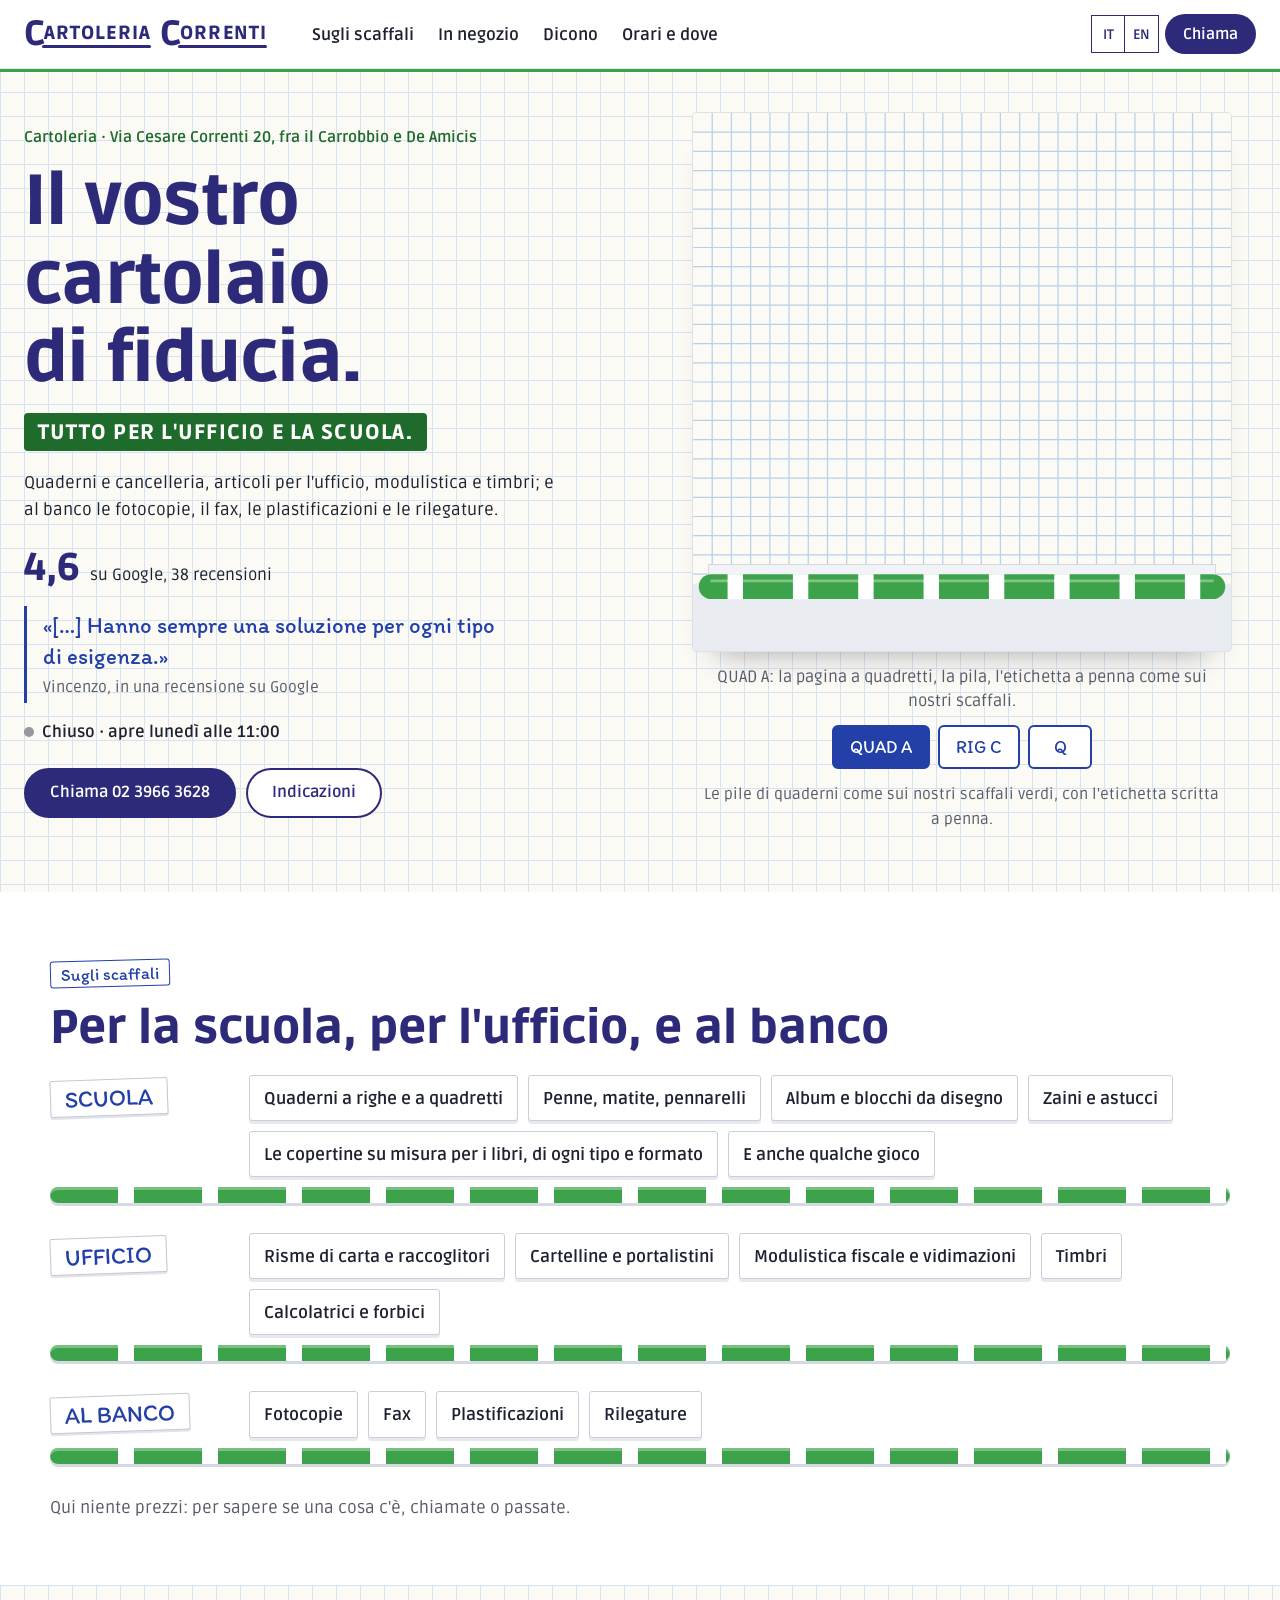
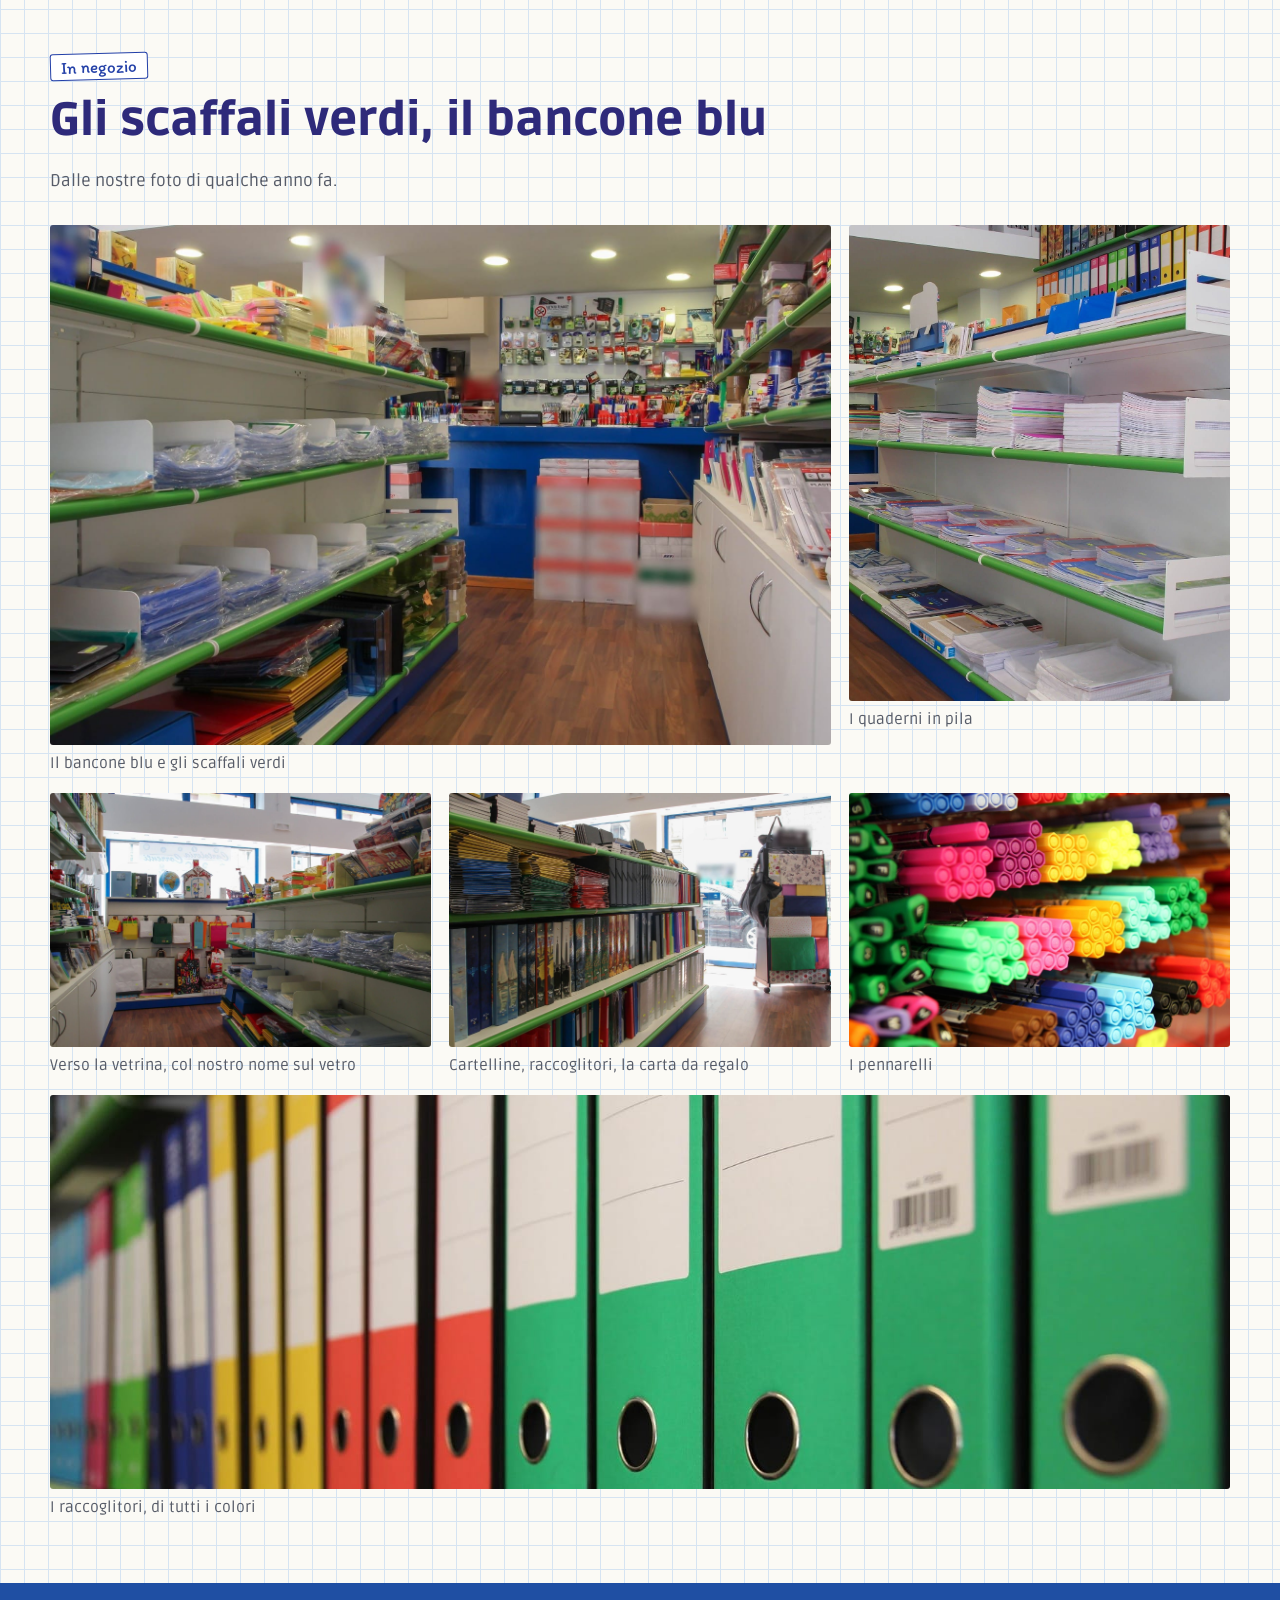
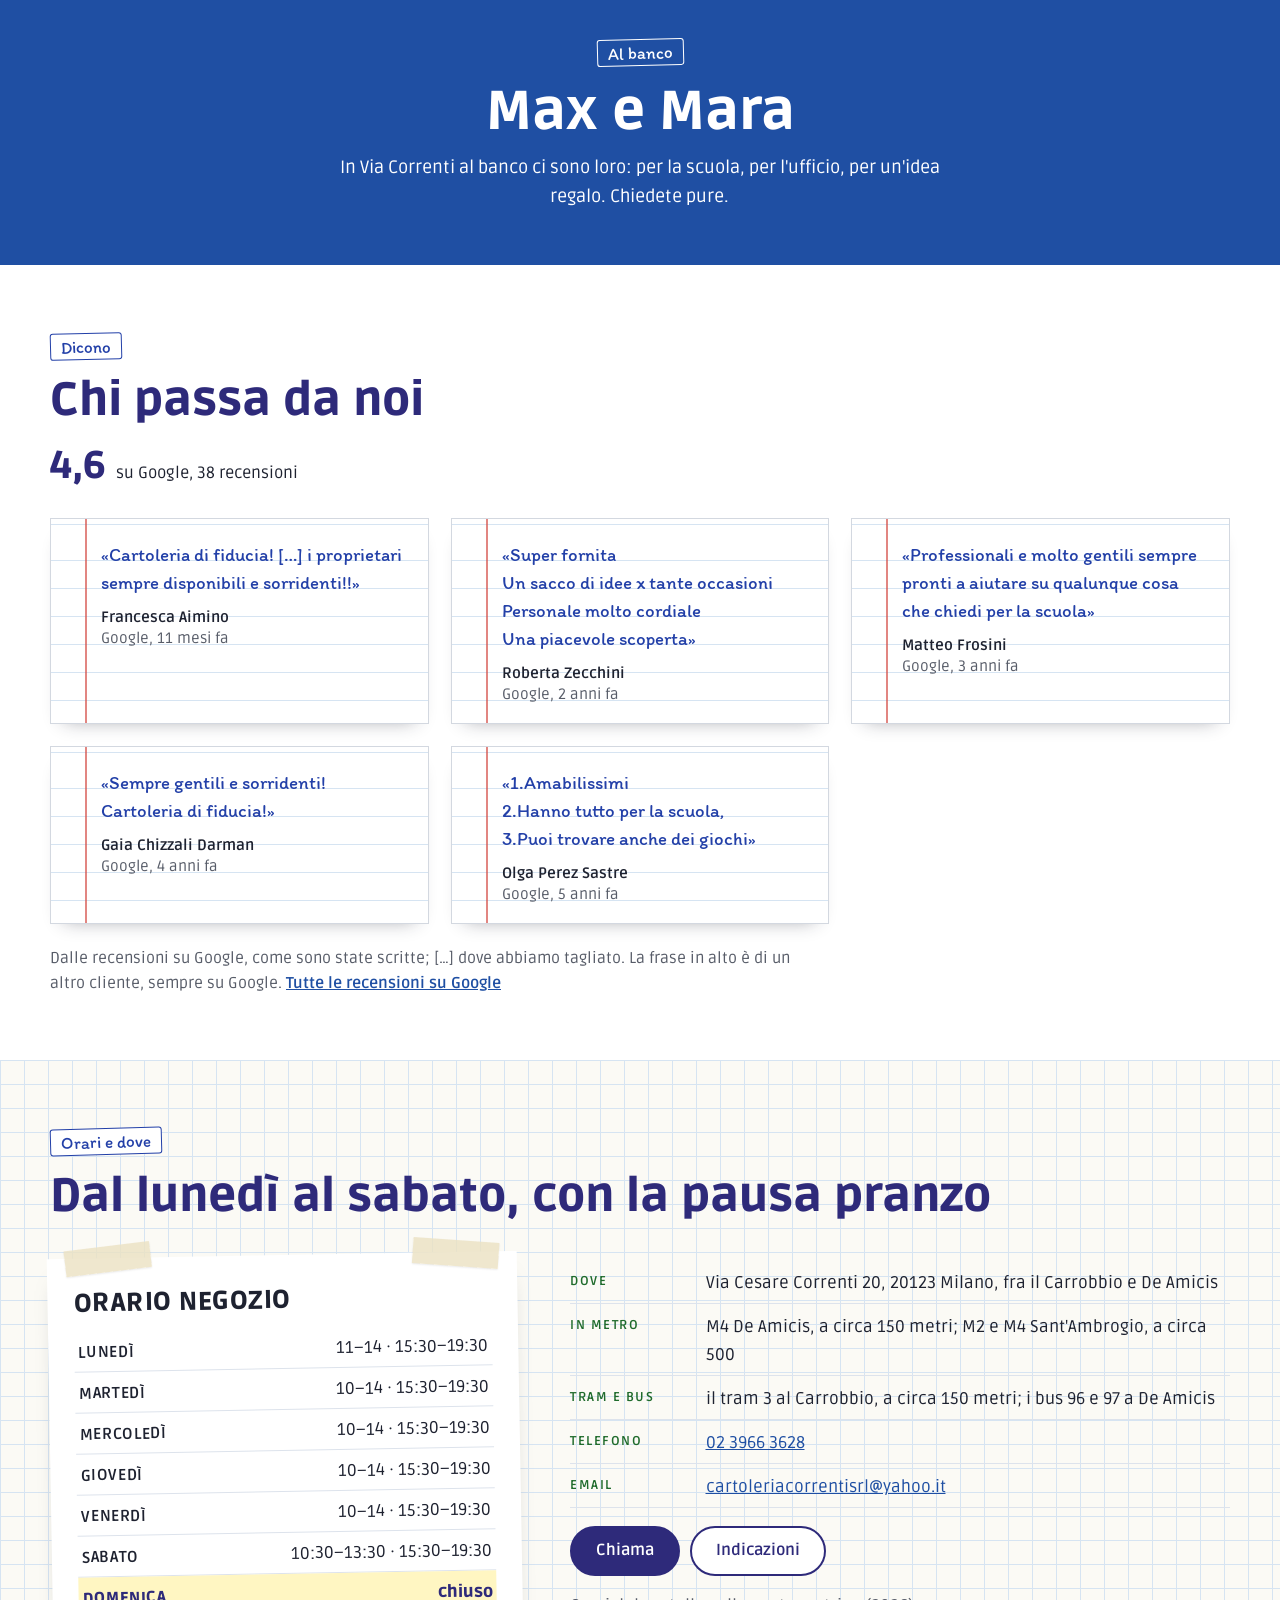
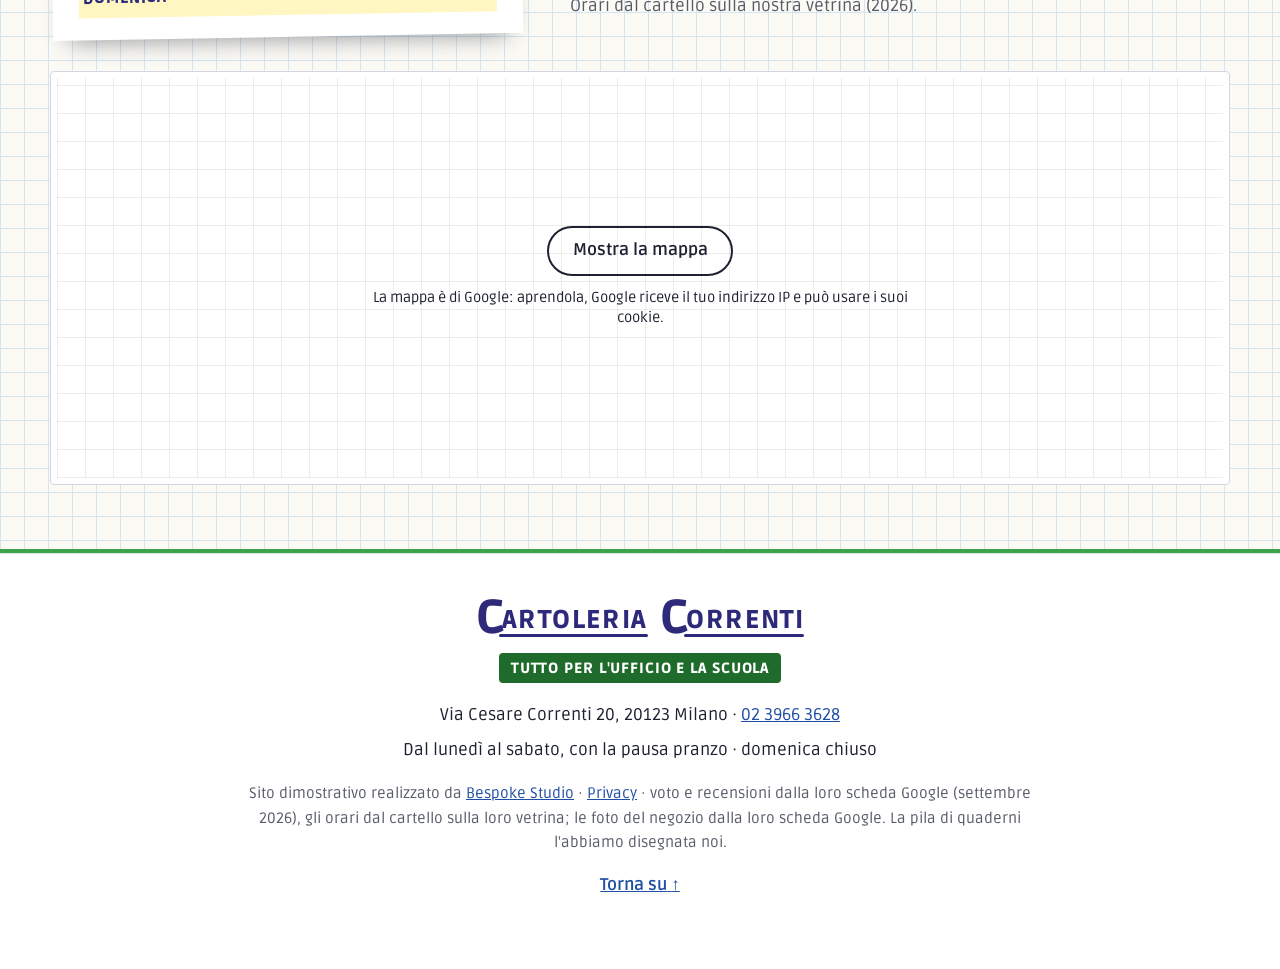
==== commit 8cb6af9b: "Privacy e pulizia: caratteri sul sito, mappa al clic, informativa, noindex - caratteri copiati nel s" ====
--- a/index.html
+++ b/index.html
@@ -3,6 +3,7 @@
 <head>
 <meta charset="utf-8">
 <meta name="viewport" content="width=device-width, initial-scale=1">
+<meta name="robots" content="noindex">
 <script>(function(){var r=document.documentElement;r.classList.remove('no-js');
 /* la firma: finché main.js non parte c'è la pagina bianca sullo scaffale; se il codice non arriva, dopo 2,5 s la pila fatta */
 try{if(!matchMedia('(prefers-reduced-motion: reduce)').matches){r.classList.add('firma-attesa');window.__attesaPila=setTimeout(function(){r.classList.remove('firma-attesa')},2500)}}catch(e){}})()</script>
@@ -20,15 +21,77 @@
 <link rel="icon" href="img/favicon.svg" type="image/svg+xml">
 <link rel="icon" href="img/favicon-32.png" sizes="32x32" type="image/png">
 <link rel="apple-touch-icon" href="img/apple-touch-icon.png">
-<link rel="preconnect" href="https://fonts.googleapis.com">
-<link rel="preconnect" href="https://fonts.gstatic.com" crossorigin>
-<link href="https://fonts.googleapis.com/css2?family=Itim&amp;family=Ruda:wght@400;700;900&amp;display=swap" rel="stylesheet">
+<link rel="stylesheet" href="fonts/fonts.css?v=1">
 <link rel="stylesheet" href="css/styles.css?v=1">
 <script src="https://cdn.jsdelivr.net/npm/gsap@3.12.5/dist/gsap.min.js" defer></script>
 <script src="https://cdn.jsdelivr.net/npm/gsap@3.12.5/dist/ScrollTrigger.min.js" defer></script>
 <script src="js/main.js?v=1" defer></script>
 <script type="application/ld+json">
-{"@context":"https://schema.org","@type":"Store","name":"Cartoleria Correnti","description":"Tutto per l'ufficio e la scuola: quaderni, cancelleria, articoli per ufficio, modulistica fiscale, vidimazioni, timbri, fax, fotocopie, plastificazioni e rilegature.","url":"https://rotenzark.github.io/cartoleria-correnti/","image":"https://rotenzark.github.io/cartoleria-correnti/img/og.jpg","telephone":"+39 02 3966 3628","email":"cartoleriacorrentisrl@yahoo.it","address":{"@type":"PostalAddress","streetAddress":"Via Cesare Correnti 20","postalCode":"20123","addressLocality":"Milano","addressRegion":"MI","addressCountry":"IT"},"geo":{"@type":"GeoCoordinates","latitude":45.4595655,"longitude":9.1792233},"openingHoursSpecification":[{"@type":"OpeningHoursSpecification","dayOfWeek":["Monday"],"opens":"11:00","closes":"14:00"},{"@type":"OpeningHoursSpecification","dayOfWeek":["Tuesday","Wednesday","Thursday","Friday"],"opens":"10:00","closes":"14:00"},{"@type":"OpeningHoursSpecification","dayOfWeek":["Monday","Tuesday","Wednesday","Thursday","Friday","Saturday"],"opens":"15:30","closes":"19:30"},{"@type":"OpeningHoursSpecification","dayOfWeek":["Saturday"],"opens":"10:30","closes":"13:30"}],"aggregateRating":{"@type":"AggregateRating","ratingValue":"4.6","reviewCount":"38","bestRating":"5"}}
+{
+  "@context": "https://schema.org",
+  "@type": "Store",
+  "name": "Cartoleria Correnti",
+  "description": "Tutto per l'ufficio e la scuola: quaderni, cancelleria, articoli per ufficio, modulistica fiscale, vidimazioni, timbri, fax, fotocopie, plastificazioni e rilegature.",
+  "url": "https://rotenzark.github.io/cartoleria-correnti/",
+  "image": "https://rotenzark.github.io/cartoleria-correnti/img/og.jpg",
+  "telephone": "+39 02 3966 3628",
+  "email": "cartoleriacorrentisrl@yahoo.it",
+  "address": {
+    "@type": "PostalAddress",
+    "streetAddress": "Via Cesare Correnti 20",
+    "postalCode": "20123",
+    "addressLocality": "Milano",
+    "addressRegion": "MI",
+    "addressCountry": "IT"
+  },
+  "geo": {
+    "@type": "GeoCoordinates",
+    "latitude": 45.4595655,
+    "longitude": 9.1792233
+  },
+  "openingHoursSpecification": [
+    {
+      "@type": "OpeningHoursSpecification",
+      "dayOfWeek": [
+        "Monday"
+      ],
+      "opens": "11:00",
+      "closes": "14:00"
+    },
+    {
+      "@type": "OpeningHoursSpecification",
+      "dayOfWeek": [
+        "Tuesday",
+        "Wednesday",
+        "Thursday",
+        "Friday"
+      ],
+      "opens": "10:00",
+      "closes": "14:00"
+    },
+    {
+      "@type": "OpeningHoursSpecification",
+      "dayOfWeek": [
+        "Monday",
+        "Tuesday",
+        "Wednesday",
+        "Thursday",
+        "Friday",
+        "Saturday"
+      ],
+      "opens": "15:30",
+      "closes": "19:30"
+    },
+    {
+      "@type": "OpeningHoursSpecification",
+      "dayOfWeek": [
+        "Saturday"
+      ],
+      "opens": "10:30",
+      "closes": "13:30"
+    }
+  ]
+}
 </script>
 </head>
 <body>
@@ -76,7 +139,7 @@
       <p class="apertura__frase" data-i18n="h.testo">Quaderni e cancelleria, articoli per l'ufficio, modulistica e timbri; e al banco le fotocopie, il fax, le plastificazioni e le rilegature.</p>
       <p class="voto"><b class="voto__n">4,6</b> <span class="voto__su" data-i18n="h.google">su Google, 38 recensioni</span></p>
       <blockquote class="citazione">
-        <p>«[…] Hanno sempre una soluzione per ogni tipo di esigenza.»</p>
+        <p lang="it">«[…] Hanno sempre una soluzione per ogni tipo di esigenza.»</p>
         <footer data-i18n="h.chi">Vincenzo, in una recensione su Google</footer>
       </blockquote>
       <p class="stato" id="orarioStato">Dal lunedì al sabato, con la pausa pranzo</p>
@@ -183,10 +246,10 @@
     <h2 id="diconoT" class="capitolo__titolo" data-i18n="d.titolo">Chi passa da noi</h2>
     <p class="voto voto--sezione"><b class="voto__n">4,6</b> <span class="voto__su" data-i18n="d.google">su Google, 38 recensioni</span></p>
     <ul class="fogli">
-      <li class="foglio reveal"><p class="foglio__testo">«Cartoleria di fiducia! […] i proprietari sempre disponibili e sorridenti!!»</p><p class="foglio__chi"><b>Francesca Aimino</b> <span data-i18n="d.g11m">Google, 11 mesi fa</span></p></li>
+      <li class="foglio reveal"><p lang="it" class="foglio__testo">«Cartoleria di fiducia! […] i proprietari sempre disponibili e sorridenti!!»</p><p class="foglio__chi"><b>Francesca Aimino</b> <span data-i18n="d.g11m">Google, 11 mesi fa</span></p></li>
       <li class="foglio reveal"><p class="foglio__testo">«Super fornita<br>Un sacco di idee x tante occasioni<br>Personale molto cordiale<br>Una piacevole scoperta»</p><p class="foglio__chi"><b>Roberta Zecchini</b> <span data-i18n="d.g2a">Google, 2 anni fa</span></p></li>
-      <li class="foglio reveal"><p class="foglio__testo">«Professionali e molto gentili sempre pronti a aiutare su qualunque cosa che chiedi per la scuola»</p><p class="foglio__chi"><b>Matteo Frosini</b> <span data-i18n="d.g3a">Google, 3 anni fa</span></p></li>
-      <li class="foglio reveal"><p class="foglio__testo">«Sempre gentili e sorridenti! Cartoleria di fiducia!»</p><p class="foglio__chi"><b>Gaia Chizzali Darman</b> <span data-i18n="d.g4a">Google, 4 anni fa</span></p></li>
+      <li class="foglio reveal"><p lang="it" class="foglio__testo">«Professionali e molto gentili sempre pronti a aiutare su qualunque cosa che chiedi per la scuola»</p><p class="foglio__chi"><b>Matteo Frosini</b> <span data-i18n="d.g3a">Google, 3 anni fa</span></p></li>
+      <li class="foglio reveal"><p lang="it" class="foglio__testo">«Sempre gentili e sorridenti! Cartoleria di fiducia!»</p><p class="foglio__chi"><b>Gaia Chizzali Darman</b> <span data-i18n="d.g4a">Google, 4 anni fa</span></p></li>
       <li class="foglio reveal"><p class="foglio__testo">«1.Amabilissimi<br>2.Hanno tutto per la scuola,<br>3.Puoi trovare anche dei giochi»</p><p class="foglio__chi"><b>Olga Perez Sastre</b> <span data-i18n="d.g5a">Google, 5 anni fa</span></p></li>
     </ul>
     <p class="dicono__nota"><span data-i18n="d.nota">Dalle recensioni su Google, come sono state scritte; […] dove abbiamo tagliato. La frase in alto è di un altro cliente, sempre su Google.</span> <a href="https://www.google.com/maps/search/?api=1&amp;query=Cartoleria+Correnti%2C+Via+Cesare+Correnti+20%2C+20123+Milano" target="_blank" rel="noopener" data-i18n="d.tutte">Tutte le recensioni su Google</a></p>
@@ -222,7 +285,7 @@
       </div>
     </div>
     <div class="cartina reveal">
-      <iframe title="Mappa: Cartoleria Correnti, Via Cesare Correnti 20, Milano" data-i18n-title="w.mappa" src="https://maps.google.com/maps?q=Cartoleria%20Correnti%2C%20Via%20Cesare%20Correnti%2020%2C%2020123%20Milano&amp;z=16&amp;output=embed" width="600" height="400" loading="lazy" referrerpolicy="no-referrer-when-downgrade"></iframe>
+      <div class="mappa-clic" data-mappa-clic style="--mappa-h: 400px"><template><iframe title="Mappa: Cartoleria Correnti, Via Cesare Correnti 20, Milano" data-i18n-title="w.mappa" src="https://maps.google.com/maps?q=Cartoleria%20Correnti%2C%20Via%20Cesare%20Correnti%2020%2C%2020123%20Milano&amp;z=16&amp;output=embed" width="600" height="400" loading="lazy" referrerpolicy="no-referrer-when-downgrade"></iframe></template><div class="mappa-clic__velo"><a class="mappa-clic__btn" href="https://www.google.com/maps/dir/?api=1&amp;destination=Cartoleria+Correnti%2C+Via+Cesare+Correnti+20%2C+20123+Milano" target="_blank" rel="noopener">Mostra la mappa</a><p class="mappa-clic__nota">La mappa è di Google: aprendola, Google riceve il tuo indirizzo IP e può usare i suoi cookie.</p></div></div>
     </div>
   </section>
 
@@ -234,7 +297,7 @@
     <p class="piede__riga" data-i18n="f2.riga">Tutto per l'ufficio e la scuola</p>
     <p class="piede__dove">Via Cesare Correnti 20, 20123 Milano · <a href="tel:+390239663628" class="intero">02 3966 3628</a></p>
     <p class="piede__orario" data-i18n="f2.orario">Dal lunedì al sabato, con la pausa pranzo · domenica chiuso</p>
-    <p class="piede__cred" data-i18n="f2.cred">Sito dimostrativo realizzato da <a href="https://bespokestud.io" rel="noopener">Bespoke Studio</a> · voto e recensioni dalla loro scheda Google (settembre 2026), gli orari dal cartello sulla loro vetrina; le foto del negozio dalla loro scheda Google. La pila di quaderni l'abbiamo disegnata noi.</p>
+    <p class="piede__cred" data-i18n="f2.cred">Sito dimostrativo realizzato da <a href="https://bespokestud.io" rel="noopener">Bespoke Studio</a> · <a href="privacy.html">Privacy</a> · voto e recensioni dalla loro scheda Google (settembre 2026), gli orari dal cartello sulla loro vetrina; le foto del negozio dalla loro scheda Google. La pila di quaderni l'abbiamo disegnata noi.</p>
     <p><a class="piede__su" href="#inizio"><span data-i18n="f2.su">Torna su</span> <span class="freccia" aria-hidden="true">↑</span></a></p>
   </div>
 </footer>
@@ -249,5 +312,6 @@
   <img id="lightboxImg" src="" alt="">
 </div>
 
+<script src="js/mappa-clic.js?v=1" defer></script>
 </body>
 </html>
--- a/fonts/fonts.css
+++ b/fonts/fonts.css
@@ -0,0 +1,145 @@
+/* Caratteri ospitati sul sito: nessuna richiesta a Google Fonts o Fontshare (giro privacy 1/10/2026). Licenze in LICENSE.txt. */
+/* thai */
+@font-face {
+  font-family: 'Itim';
+  font-style: normal;
+  font-weight: 400;
+  font-display: swap;
+  src: url(itim-v16-0nknC9ziJOYe8BdAkP7Z.woff2) format('woff2');
+  unicode-range: U+02D7, U+0303, U+0331, U+0E01-0E5B, U+200C-200D, U+25CC;
+}
+/* vietnamese */
+@font-face {
+  font-family: 'Itim';
+  font-style: normal;
+  font-weight: 400;
+  font-display: swap;
+  src: url(itim-v16-0nknC9ziJOYe8AxAkP7Z.woff2) format('woff2');
+  unicode-range: U+0102-0103, U+0110-0111, U+0128-0129, U+0168-0169, U+01A0-01A1, U+01AF-01B0, U+0300-0301, U+0303-0304, U+0308-0309, U+0323, U+0329, U+1EA0-1EF9, U+20AB;
+}
+/* latin-ext */
+@font-face {
+  font-family: 'Itim';
+  font-style: normal;
+  font-weight: 400;
+  font-display: swap;
+  src: url(itim-v16-0nknC9ziJOYe8A1AkP7Z.woff2) format('woff2');
+  unicode-range: U+0100-02BA, U+02BD-02C5, U+02C7-02CC, U+02CE-02D7, U+02DD-02FF, U+0304, U+0308, U+0329, U+1D00-1DBF, U+1E00-1E9F, U+1EF2-1EFF, U+2020, U+20A0-20AB, U+20AD-20C0, U+2113, U+2C60-2C7F, U+A720-A7FF;
+}
+/* latin */
+@font-face {
+  font-family: 'Itim';
+  font-style: normal;
+  font-weight: 400;
+  font-display: swap;
+  src: url(itim-v16-0nknC9ziJOYe8ANAkA.woff2) format('woff2');
+  unicode-range: U+0000-00FF, U+0131, U+0152-0153, U+02BB-02BC, U+02C6, U+02DA, U+02DC, U+0304, U+0308, U+0329, U+2000-206F, U+20AC, U+2122, U+2191, U+2193, U+2212, U+2215, U+FEFF, U+FFFD;
+}
+/* cyrillic */
+@font-face {
+  font-family: 'Ruda';
+  font-style: normal;
+  font-weight: 400;
+  font-display: swap;
+  src: url(ruda-v30-k3kfo8YQJOpFqnwdaObJ.woff2) format('woff2');
+  unicode-range: U+0301, U+0400-045F, U+0490-0491, U+04B0-04B1, U+2116;
+}
+/* vietnamese */
+@font-face {
+  font-family: 'Ruda';
+  font-style: normal;
+  font-weight: 400;
+  font-display: swap;
+  src: url(ruda-v30-k3kfo8YQJOpFqncdaObJ.woff2) format('woff2');
+  unicode-range: U+0102-0103, U+0110-0111, U+0128-0129, U+0168-0169, U+01A0-01A1, U+01AF-01B0, U+0300-0301, U+0303-0304, U+0308-0309, U+0323, U+0329, U+1EA0-1EF9, U+20AB;
+}
+/* latin-ext */
+@font-face {
+  font-family: 'Ruda';
+  font-style: normal;
+  font-weight: 400;
+  font-display: swap;
+  src: url(ruda-v30-k3kfo8YQJOpFqnYdaObJ.woff2) format('woff2');
+  unicode-range: U+0100-02BA, U+02BD-02C5, U+02C7-02CC, U+02CE-02D7, U+02DD-02FF, U+0304, U+0308, U+0329, U+1D00-1DBF, U+1E00-1E9F, U+1EF2-1EFF, U+2020, U+20A0-20AB, U+20AD-20C0, U+2113, U+2C60-2C7F, U+A720-A7FF;
+}
+/* latin */
+@font-face {
+  font-family: 'Ruda';
+  font-style: normal;
+  font-weight: 400;
+  font-display: swap;
+  src: url(ruda-v30-k3kfo8YQJOpFqngdaA.woff2) format('woff2');
+  unicode-range: U+0000-00FF, U+0131, U+0152-0153, U+02BB-02BC, U+02C6, U+02DA, U+02DC, U+0304, U+0308, U+0329, U+2000-206F, U+20AC, U+2122, U+2191, U+2193, U+2212, U+2215, U+FEFF, U+FFFD;
+}
+/* cyrillic */
+@font-face {
+  font-family: 'Ruda';
+  font-style: normal;
+  font-weight: 700;
+  font-display: swap;
+  src: url(ruda-v30-k3kfo8YQJOpFqnwdaObJ.woff2) format('woff2');
+  unicode-range: U+0301, U+0400-045F, U+0490-0491, U+04B0-04B1, U+2116;
+}
+/* vietnamese */
+@font-face {
+  font-family: 'Ruda';
+  font-style: normal;
+  font-weight: 700;
+  font-display: swap;
+  src: url(ruda-v30-k3kfo8YQJOpFqncdaObJ.woff2) format('woff2');
+  unicode-range: U+0102-0103, U+0110-0111, U+0128-0129, U+0168-0169, U+01A0-01A1, U+01AF-01B0, U+0300-0301, U+0303-0304, U+0308-0309, U+0323, U+0329, U+1EA0-1EF9, U+20AB;
+}
+/* latin-ext */
+@font-face {
+  font-family: 'Ruda';
+  font-style: normal;
+  font-weight: 700;
+  font-display: swap;
+  src: url(ruda-v30-k3kfo8YQJOpFqnYdaObJ.woff2) format('woff2');
+  unicode-range: U+0100-02BA, U+02BD-02C5, U+02C7-02CC, U+02CE-02D7, U+02DD-02FF, U+0304, U+0308, U+0329, U+1D00-1DBF, U+1E00-1E9F, U+1EF2-1EFF, U+2020, U+20A0-20AB, U+20AD-20C0, U+2113, U+2C60-2C7F, U+A720-A7FF;
+}
+/* latin */
+@font-face {
+  font-family: 'Ruda';
+  font-style: normal;
+  font-weight: 700;
+  font-display: swap;
+  src: url(ruda-v30-k3kfo8YQJOpFqngdaA.woff2) format('woff2');
+  unicode-range: U+0000-00FF, U+0131, U+0152-0153, U+02BB-02BC, U+02C6, U+02DA, U+02DC, U+0304, U+0308, U+0329, U+2000-206F, U+20AC, U+2122, U+2191, U+2193, U+2212, U+2215, U+FEFF, U+FFFD;
+}
+/* cyrillic */
+@font-face {
+  font-family: 'Ruda';
+  font-style: normal;
+  font-weight: 900;
+  font-display: swap;
+  src: url(ruda-v30-k3kfo8YQJOpFqnwdaObJ.woff2) format('woff2');
+  unicode-range: U+0301, U+0400-045F, U+0490-0491, U+04B0-04B1, U+2116;
+}
+/* vietnamese */
+@font-face {
+  font-family: 'Ruda';
+  font-style: normal;
+  font-weight: 900;
+  font-display: swap;
+  src: url(ruda-v30-k3kfo8YQJOpFqncdaObJ.woff2) format('woff2');
+  unicode-range: U+0102-0103, U+0110-0111, U+0128-0129, U+0168-0169, U+01A0-01A1, U+01AF-01B0, U+0300-0301, U+0303-0304, U+0308-0309, U+0323, U+0329, U+1EA0-1EF9, U+20AB;
+}
+/* latin-ext */
+@font-face {
+  font-family: 'Ruda';
+  font-style: normal;
+  font-weight: 900;
+  font-display: swap;
+  src: url(ruda-v30-k3kfo8YQJOpFqnYdaObJ.woff2) format('woff2');
+  unicode-range: U+0100-02BA, U+02BD-02C5, U+02C7-02CC, U+02CE-02D7, U+02DD-02FF, U+0304, U+0308, U+0329, U+1D00-1DBF, U+1E00-1E9F, U+1EF2-1EFF, U+2020, U+20A0-20AB, U+20AD-20C0, U+2113, U+2C60-2C7F, U+A720-A7FF;
+}
+/* latin */
+@font-face {
+  font-family: 'Ruda';
+  font-style: normal;
+  font-weight: 900;
+  font-display: swap;
+  src: url(ruda-v30-k3kfo8YQJOpFqngdaA.woff2) format('woff2');
+  unicode-range: U+0000-00FF, U+0131, U+0152-0153, U+02BB-02BC, U+02C6, U+02DA, U+02DC, U+0304, U+0308, U+0329, U+2000-206F, U+20AC, U+2122, U+2191, U+2193, U+2212, U+2215, U+FEFF, U+FFFD;
+}
--- a/css/styles.css
+++ b/css/styles.css
@@ -265,3 +265,12 @@
 .firma-attesa .riga, .firma-attesa .tratto, .firma-attesa .spunta { stroke-dasharray: 0 2; stroke-dashoffset: 0; }
 .firma-attesa .quaderno { opacity: 0; }
 /*/PILA*/
+
+/*MAPPACLIC*/
+/* la mappa Google si carica solo al clic (giro privacy 1/10/2026) */
+.mappa-clic { display: flex; align-items: center; justify-content: center; width: 100%; height: 100%; min-height: var(--mappa-h, 320px); box-sizing: border-box; padding: 24px; text-align: center; background: repeating-linear-gradient(0deg, rgba(127, 127, 127, 0.14) 0 1px, transparent 1px 28px), repeating-linear-gradient(90deg, rgba(127, 127, 127, 0.14) 0 1px, transparent 1px 28px); }
+.mappa-clic__velo { display: flex; flex-direction: column; align-items: center; gap: 12px; max-width: 32em; }
+.mappa-clic__btn { display: inline-block; padding: 0.75em 1.4em; border: 2px solid currentColor; border-radius: 999px; color: inherit; font: inherit; font-weight: 600; line-height: 1.2; text-decoration: none; background: transparent; cursor: pointer; }
+.mappa-clic__btn:hover, .mappa-clic__btn:focus-visible { text-decoration: underline; }
+.mappa-clic__nota { margin: 0; font-size: 0.85em; line-height: 1.45; }
+/*/MAPPACLIC*/
